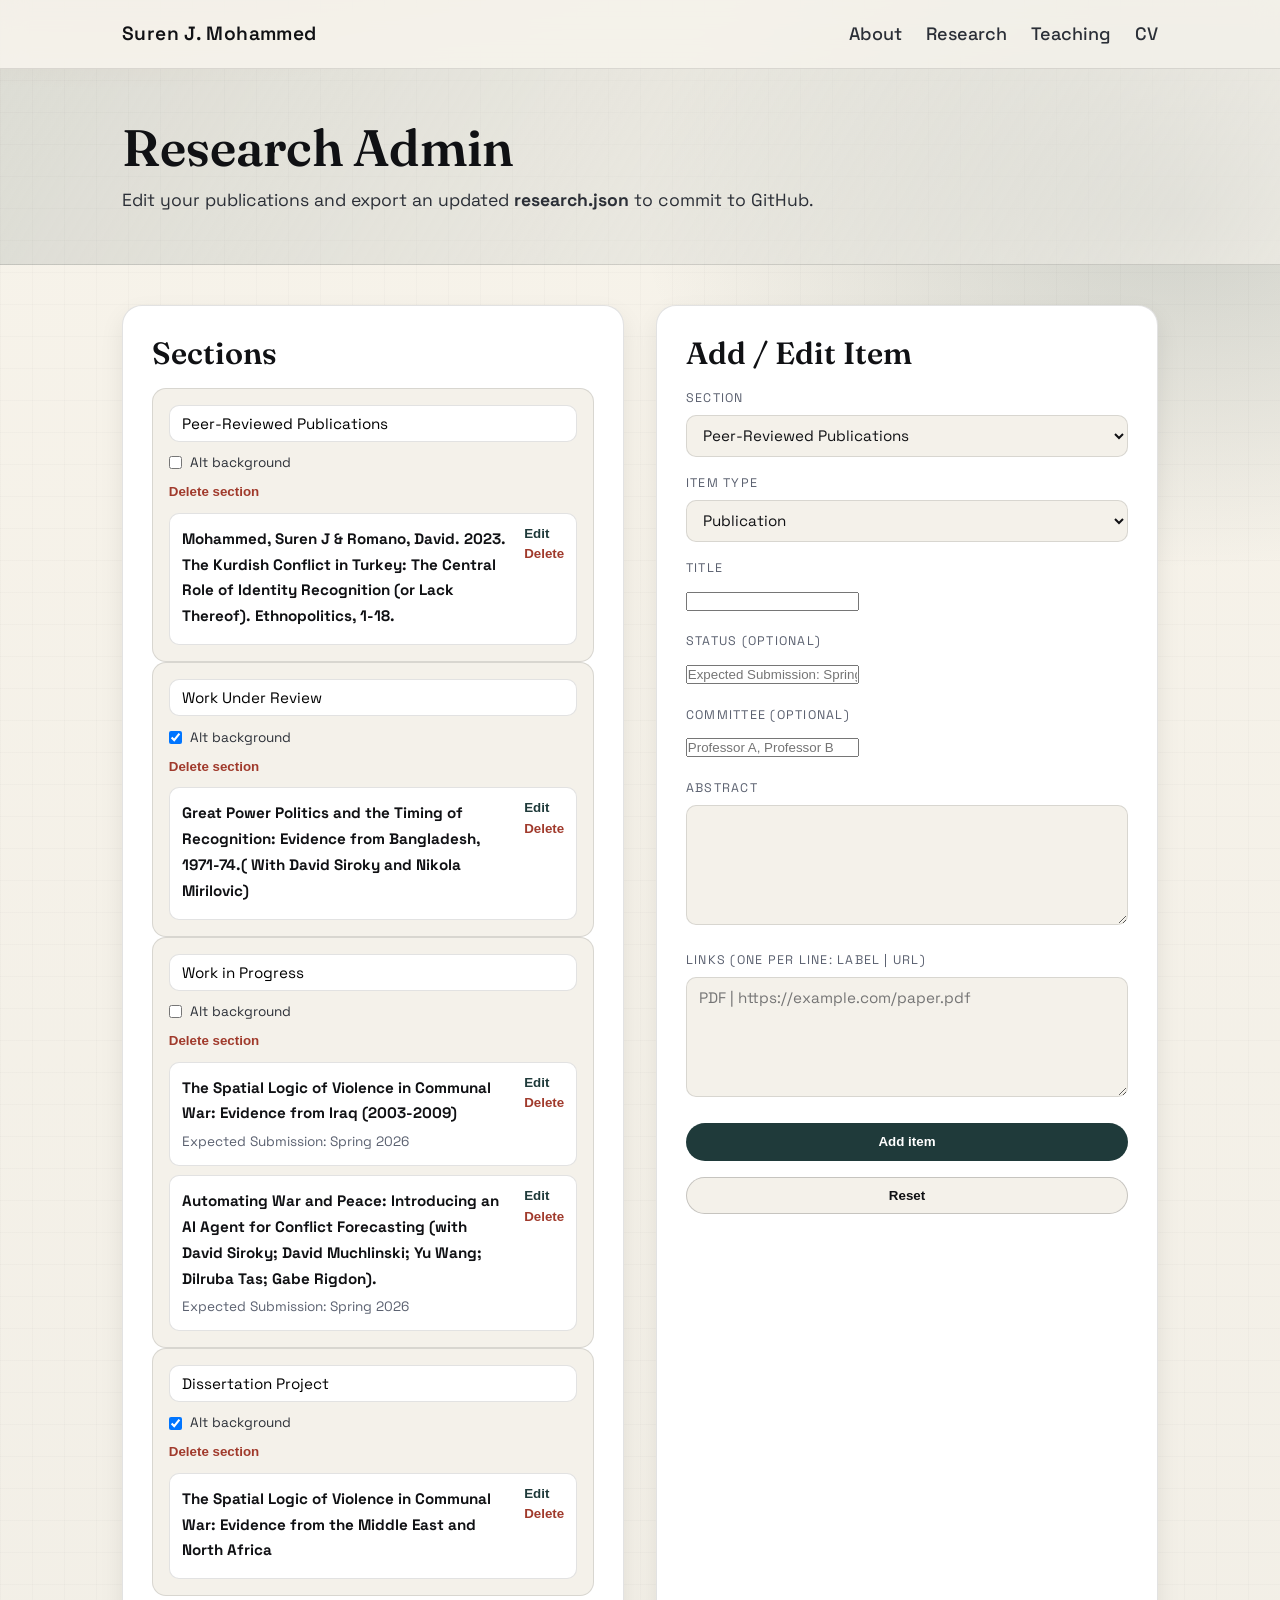
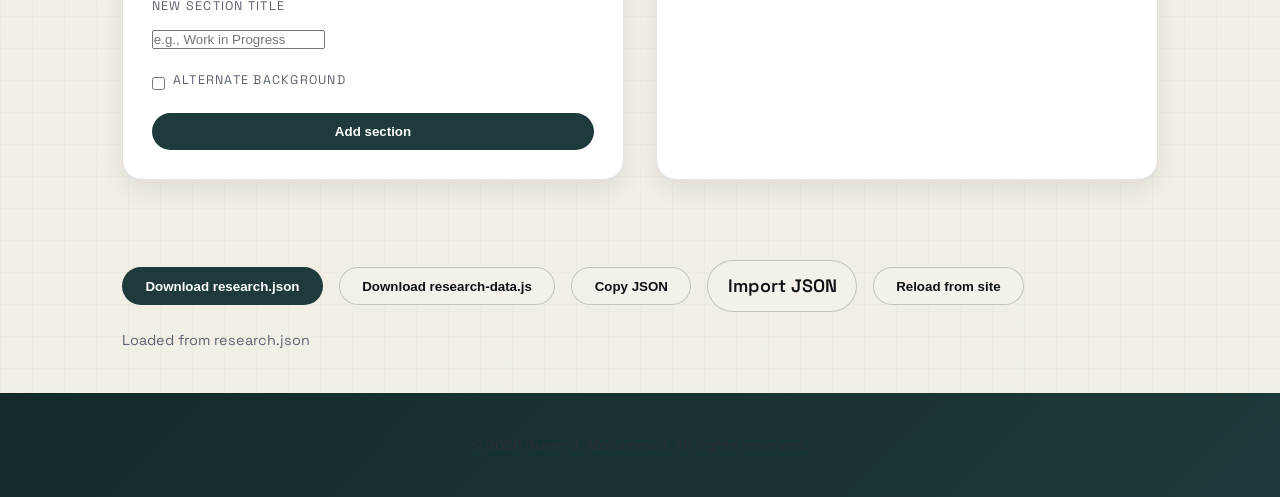
==== admin.html @ 03e320f3 "Add files via upload" ====
<!DOCTYPE html>
<html lang="en">
<head>
    <meta charset="UTF-8">
    <meta name="viewport" content="width=device-width, initial-scale=1.0">
    <meta name="description" content="Research editor for Suren J. Mohammed">
    <title>Research Admin | Suren J. Mohammed</title>
    <link rel="stylesheet" href="style.css">
    <link rel="preconnect" href="https://fonts.googleapis.com">
    <link rel="preconnect" href="https://fonts.gstatic.com" crossorigin>
    <link href="https://fonts.googleapis.com/css2?family=Fraunces:opsz,wght@9..144,400;9..144,600;9..144,700&family=Space+Grotesk:wght@300;400;500;600;700&display=swap" rel="stylesheet">
</head>
<body>
    <nav class="navbar">
        <div class="nav-container">
            <a href="index.html" class="nav-logo">Suren J. Mohammed</a>
            <ul class="nav-menu">
                <li><a href="index.html" class="nav-link">About</a></li>
                <li><a href="research.html" class="nav-link">Research</a></li>
                <li><a href="teaching.html" class="nav-link">Teaching</a></li>
                <li><a href="cv.html" class="nav-link">CV</a></li>
            </ul>
            <button class="nav-toggle" aria-label="Toggle navigation">
                <span></span>
                <span></span>
                <span></span>
            </button>
        </div>
    </nav>

    <main class="main-content">
        <section class="page-header">
            <div class="container">
                <h1>Research Admin</h1>
                <p class="page-intro">Edit your publications and export an updated <strong>research.json</strong> to commit to GitHub.</p>
            </div>
        </section>

        <section class="admin-section">
            <div class="container admin-grid">
                <div class="admin-panel">
                    <h2>Sections</h2>
                    <div id="sectionList" class="section-list"></div>
                    <form id="sectionForm" class="admin-form">
                        <div>
                            <label for="sectionTitle">New section title</label>
                            <input type="text" id="sectionTitle" name="sectionTitle" placeholder="e.g., Work in Progress" required>
                        </div>
                        <div class="checkbox-row">
                            <input type="checkbox" id="sectionAltBg" name="sectionAltBg">
                            <label for="sectionAltBg">Alternate background</label>
                        </div>
                        <button type="submit" class="admin-button">Add section</button>
                    </form>
                </div>

                <div class="admin-panel">
                    <h2>Add / Edit Item</h2>
                    <form id="itemForm" class="admin-form">
                        <input type="hidden" id="editSectionIndex" value="">
                        <input type="hidden" id="editItemIndex" value="">
                        <div>
                            <label for="itemSection">Section</label>
                            <select id="itemSection" name="itemSection" required></select>
                        </div>
                        <div>
                            <label for="itemType">Item type</label>
                            <select id="itemType" name="itemType">
                                <option value="publication">Publication</option>
                                <option value="dissertation">Dissertation</option>
                            </select>
                        </div>
                        <div>
                            <label for="itemTitle">Title</label>
                            <input type="text" id="itemTitle" name="itemTitle" required>
                        </div>
                        <div>
                            <label for="itemStatus">Status (optional)</label>
                            <input type="text" id="itemStatus" name="itemStatus" placeholder="Expected Submission: Spring 2026">
                        </div>
                        <div>
                            <label for="itemCommittee">Committee (optional)</label>
                            <input type="text" id="itemCommittee" name="itemCommittee" placeholder="Professor A, Professor B">
                        </div>
                        <div>
                            <label for="itemAbstract">Abstract</label>
                            <textarea id="itemAbstract" name="itemAbstract" required></textarea>
                        </div>
                        <div>
                            <label for="itemLinks">Links (one per line: Label | URL)</label>
                            <textarea id="itemLinks" name="itemLinks" placeholder="PDF | https://example.com/paper.pdf"></textarea>
                        </div>
                        <button type="submit" class="admin-button" id="saveItemButton">Add item</button>
                        <button type="button" class="admin-button ghost" id="resetItemButton">Reset</button>
                    </form>
                </div>
            </div>
        </section>

        <section class="admin-section">
            <div class="container admin-actions">
                <button class="admin-button" id="downloadJson">Download research.json</button>
                <button class="admin-button ghost" id="downloadJs">Download research-data.js</button>
                <button class="admin-button ghost" id="copyJson">Copy JSON</button>
                <label class="file-input">
                    <input type="file" id="importJson" accept="application/json">
                    <span>Import JSON</span>
                </label>
                <button class="admin-button ghost" id="reloadJson">Reload from site</button>
                <span id="adminStatus" class="admin-status"></span>
            </div>
        </section>
    </main>

    <footer class="footer">
        <div class="container">
            <p>&copy; 2026 Suren J. Mohammed. All rights reserved.</p>
        </div>
    </footer>

    <script src="admin.js"></script>
    <script>
        const navToggle = document.querySelector('.nav-toggle');
        const navMenu = document.querySelector('.nav-menu');

        navToggle.addEventListener('click', () => {
            navMenu.classList.toggle('active');
            navToggle.classList.toggle('active');
        });
    </script>
</body>
</html>
---- style.css ----
/* ========================================
   CSS Variables & Reset
   ======================================== */
:root {
    --color-ink: #101114;
    --color-ink-soft: #2b2f37;
    --color-ink-muted: #5b6170;
    --color-brand: #1f3a3a;
    --color-accent: #b2592f;
    --color-accent-soft: rgba(178, 89, 47, 0.14);
    --color-surface: #f4f1ea;
    --color-surface-alt: #ffffff;
    --color-surface-raised: #fbf7ef;
    --color-border: rgba(16, 17, 20, 0.12);
    --color-border-strong: rgba(16, 17, 20, 0.2);
    --shadow-card: 0 18px 40px rgba(17, 19, 26, 0.12);
    --shadow-soft: 0 10px 24px rgba(17, 19, 26, 0.08);
    --radius-lg: 20px;
    --radius-md: 14px;
    --radius-sm: 10px;
    --font-sans: 'Space Grotesk', sans-serif;
    --font-display: 'Fraunces', serif;
    --max-width: 1100px;
    --transition: 0.3s ease;
}

*, *::before, *::after {
    box-sizing: border-box;
    margin: 0;
    padding: 0;
}

html {
    scroll-behavior: smooth;
}

body {
    font-family: var(--font-sans);
    font-size: 18px;
    line-height: 1.7;
    color: var(--color-ink);
    background:
        radial-gradient(1200px 500px at 8% -10%, rgba(178, 89, 47, 0.24), transparent 60%),
        radial-gradient(900px 600px at 92% 10%, rgba(31, 58, 58, 0.18), transparent 60%),
        repeating-linear-gradient(90deg, rgba(17, 19, 26, 0.02) 0 1px, transparent 1px 32px),
        repeating-linear-gradient(0deg, rgba(17, 19, 26, 0.02) 0 1px, transparent 1px 32px),
        linear-gradient(180deg, #f7f3ea 0%, #f1eee6 100%);
    min-height: 100vh;
}

img {
    max-width: 100%;
    display: block;
}

/* ========================================
   Typography
   ======================================== */
h1, h2, h3, h4, h5, h6 {
    font-family: var(--font-display);
    font-weight: 600;
    line-height: 1.2;
    color: var(--color-ink);
}

h1 {
    font-size: clamp(2.4rem, 4vw, 3.6rem);
    margin-bottom: 0.5rem;
}

h2 {
    font-size: clamp(1.6rem, 2.4vw, 2.2rem);
    margin-bottom: 1rem;
}

h3 {
    font-size: 1.25rem;
    margin-bottom: 0.5rem;
}

p {
    margin-bottom: 1rem;
    color: var(--color-ink-soft);
}

a {
    color: var(--color-brand);
    text-decoration: none;
    transition: color var(--transition);
}

a:hover {
    color: var(--color-accent);
}

/* ========================================
   Layout
   ======================================== */
.container {
    max-width: var(--max-width);
    margin: 0 auto;
    padding: 0 2rem;
}

.main-content {
    min-height: calc(100vh - 160px);
}

/* ========================================
   Navigation
   ======================================== */
.navbar {
    background-color: rgba(244, 241, 234, 0.86);
    border-bottom: 1px solid var(--color-border);
    position: sticky;
    top: 0;
    z-index: 1000;
    backdrop-filter: blur(12px);
}

.nav-container {
    max-width: var(--max-width);
    margin: 0 auto;
    padding: 1.1rem 2rem;
    display: flex;
    justify-content: space-between;
    align-items: center;
}

.nav-logo {
    font-size: 1.2rem;
    font-weight: 600;
    color: var(--color-ink);
    letter-spacing: 0.02em;
}

.nav-logo:hover {
    color: var(--color-brand);
}

.nav-menu {
    display: flex;
    list-style: none;
    gap: 1.5rem;
}

.nav-link {
    font-weight: 500;
    color: var(--color-ink-soft);
    padding: 0.35rem 0;
    position: relative;
}

.nav-link::after {
    content: '';
    position: absolute;
    bottom: 0;
    left: 0;
    width: 0;
    height: 2px;
    background-color: var(--color-brand);
    transition: width var(--transition);
}

.nav-link:hover::after,
.nav-link.active::after {
    width: 100%;
}

.nav-link.active {
    color: var(--color-ink);
}

.nav-toggle {
    display: none;
    flex-direction: column;
    gap: 5px;
    background: none;
    border: none;
    cursor: pointer;
    padding: 5px;
}

.nav-toggle span {
    width: 25px;
    height: 2px;
    background-color: var(--color-ink);
    transition: var(--transition);
}

/* ========================================
   Hero Section
   ======================================== */
.hero {
    padding: 5rem 0 3rem;
}

.hero-container {
    max-width: var(--max-width);
    margin: 0 auto;
    padding: 0 2rem;
    display: grid;
    grid-template-columns: repeat(2, minmax(0, 1fr));
    gap: 2rem;
    align-items: stretch;
}

.hero-box {
    padding: 2.5rem;
    background: var(--color-surface-alt);
    border: 1px solid var(--color-border);
    border-radius: var(--radius-lg);
    box-shadow: var(--shadow-card);
    display: flex;
    flex-direction: column;
    gap: 1rem;
    justify-content: center;
    min-height: 100%;
}

.info-box {
    align-items: flex-start;
}

.info-box .contact-links {
    flex-direction: column;
    align-items: stretch;
}

.info-box .contact-item {
    width: 100%;
    justify-content: flex-start;
}

.profile-box {
    text-align: center;
    align-items: center;
}

.profile-box h1 {
    margin-top: 1rem;
}

.profile-box .lead {
    margin-bottom: 0;
}

.email-link {
    font-size: 0.95rem;
    font-weight: 500;
    color: var(--color-ink-soft);
    margin-top: 0.35rem;
}

.email-link:hover {
    color: var(--color-brand);
}

.welcome-box {
    align-items: flex-start;
}

.eyebrow {
    font-size: 0.75rem;
    letter-spacing: 0.2em;
    text-transform: uppercase;
    color: var(--color-ink-muted);
}

.eyebrow strong {
    font-weight: 700;
    color: var(--color-ink);
}

.lead {
    font-size: 1.1rem;
    font-weight: 500;
    color: var(--color-ink);
}

.affiliation {
    color: var(--color-ink-muted);
    margin-bottom: 0.8rem;
}

.cta-row {
    display: flex;
    flex-wrap: wrap;
    gap: 0.9rem;
    margin: 0.5rem 0 1.1rem;
}

.btn {
    display: inline-flex;
    align-items: center;
    justify-content: center;
    padding: 0.65rem 1.4rem;
    border-radius: 999px;
    font-weight: 600;
    border: 1px solid transparent;
    transition: transform var(--transition), box-shadow var(--transition), background-color var(--transition), color var(--transition);
}

.btn.primary {
    background-color: var(--color-brand);
    color: #ffffff;
    box-shadow: 0 12px 20px rgba(31, 58, 58, 0.25);
}

.btn.primary:hover {
    transform: translateY(-2px);
    background-color: #162f2f;
    color: #ffffff;
}

.btn.ghost {
    background-color: var(--color-surface);
    border-color: var(--color-border-strong);
    color: var(--color-ink);
}

.btn.ghost:hover {
    transform: translateY(-2px);
    border-color: var(--color-brand);
    color: var(--color-brand);
}

.contact-links {
    display: flex;
    flex-wrap: wrap;
    gap: 0.75rem;
}

.contact-item {
    display: inline-flex;
    align-items: center;
    gap: 0.5rem;
    color: var(--color-ink-soft);
    font-size: 0.95rem;
    padding: 0.5rem 0.9rem;
    background-color: var(--color-surface);
    border-radius: 999px;
    border: 1px solid var(--color-border);
    transition: transform var(--transition), border-color var(--transition), color var(--transition);
}

.contact-item:hover {
    border-color: var(--color-brand);
    color: var(--color-brand);
    transform: translateY(-1px);
}

.contact-item svg {
    flex-shrink: 0;
}

.hero-visual {
    display: flex;
    flex-direction: column;
    gap: 1.3rem;
}

.profile-card {
    padding: 1rem;
    width: 100%;
    max-width: 300px;
    margin: 0 auto;
    background: linear-gradient(155deg, rgba(31, 58, 58, 0.14), rgba(178, 89, 47, 0.08));
    border-radius: var(--radius-lg);
    border: 1px solid var(--color-border);
    box-shadow: var(--shadow-soft);
}

.profile-photo {
    width: 100%;
    aspect-ratio: 3 / 4;
    object-fit: cover;
    object-position: center top;
    border-radius: var(--radius-md);
}

.profile-caption {
    margin-top: 0.75rem;
    font-size: 0.7rem;
    letter-spacing: 0.2em;
    text-transform: uppercase;
    color: var(--color-ink-muted);
}

.focus-grid {
    display: grid;
    gap: 1rem;
}

.focus-card {
    padding: 1rem;
    background: var(--color-surface);
    border-radius: var(--radius-md);
    border: 1px solid var(--color-border);
}

.focus-card h3 {
    font-family: var(--font-sans);
    font-size: 0.85rem;
    text-transform: uppercase;
    letter-spacing: 0.16em;
    color: var(--color-ink-muted);
    margin-bottom: 0.75rem;
}

.tag-list {
    list-style: none;
    display: flex;
    flex-wrap: wrap;
    gap: 0.5rem;
}

.tag-list li {
    padding: 0.35rem 0.75rem;
    border-radius: 999px;
    background: var(--color-accent-soft);
    border: 1px solid rgba(178, 89, 47, 0.2);
    font-size: 0.85rem;
    color: var(--color-ink);
}

.project-note {
    padding: 1rem 1.1rem;
    background: var(--color-surface-raised);
    border-radius: var(--radius-md);
    border: 1px solid var(--color-border);
}

.project-note span {
    display: block;
    font-size: 0.7rem;
    letter-spacing: 0.18em;
    text-transform: uppercase;
    color: var(--color-ink-muted);
    margin-bottom: 0.4rem;
}

.project-note p {
    margin-bottom: 0;
}

/* ========================================
   About Section
   ======================================== */
.about {
    padding: 3.5rem 0;
}

.about-grid {
    display: grid;
    grid-template-columns: minmax(0, 1.1fr) minmax(0, 0.9fr);
    gap: 2rem;
}

.about-card {
    color: var(--color-ink-soft);
    padding: 2.25rem;
    background: var(--color-surface-alt);
    border: 1px solid var(--color-border);
    border-radius: var(--radius-lg);
    box-shadow: var(--shadow-soft);
}

.about-card h2 {
    margin: 0 0 0.75rem 0;
}

.about-card p:last-child {
    margin-bottom: 0;
}

.about-panel {
    padding: 2rem;
    background: var(--color-surface);
    border: 1px solid var(--color-border);
    border-radius: var(--radius-lg);
    box-shadow: var(--shadow-soft);
}

.about-panel h3 {
    font-family: var(--font-sans);
    font-size: 0.85rem;
    letter-spacing: 0.18em;
    text-transform: uppercase;
    color: var(--color-ink-muted);
    margin-bottom: 1rem;
}

.meta-list {
    list-style: none;
    display: grid;
    gap: 0.85rem;
    margin-bottom: 1.5rem;
}

.meta-list li {
    display: grid;
    grid-template-columns: 90px 1fr;
    gap: 0.75rem;
    font-size: 0.95rem;
    color: var(--color-ink-soft);
}

.meta-list li span:first-child {
    font-weight: 600;
    text-transform: uppercase;
    letter-spacing: 0.08em;
    font-size: 0.68rem;
    color: var(--color-ink);
}

.panel-note {
    padding: 1rem;
    background: var(--color-surface-alt);
    border-radius: var(--radius-md);
    border: 1px solid var(--color-border);
}

.panel-note h4 {
    font-size: 1.1rem;
    margin-bottom: 0.5rem;
}

.panel-note p {
    margin-bottom: 0;
}

/* ========================================
   Explore Section
   ======================================== */
.explore {
    padding: 3.5rem 0 4.2rem;
}

.card-grid {
    display: grid;
    grid-template-columns: repeat(3, minmax(0, 1fr));
    gap: 1.5rem;
}

.feature-card {
    padding: 1.8rem;
    border-radius: var(--radius-lg);
    background: var(--color-surface-alt);
    border: 1px solid var(--color-border);
    box-shadow: var(--shadow-soft);
    display: flex;
    flex-direction: column;
    gap: 0.8rem;
    color: inherit;
    transition: transform var(--transition), box-shadow var(--transition), border-color var(--transition);
}

.feature-card:hover {
    transform: translateY(-4px);
    border-color: rgba(31, 58, 58, 0.4);
    box-shadow: var(--shadow-card);
}

.feature-kicker {
    font-size: 0.7rem;
    letter-spacing: 0.2em;
    text-transform: uppercase;
    color: var(--color-ink-muted);
}

.feature-card h3 {
    font-size: 1.35rem;
    margin-bottom: 0;
}

.feature-link {
    font-weight: 600;
    color: var(--color-brand);
}

/* ========================================
   Page Header
   ======================================== */
.page-header {
    padding: 3rem 0 2rem;
    background: linear-gradient(120deg, rgba(31, 58, 58, 0.12), rgba(244, 241, 234, 0.6));
    border-bottom: 1px solid var(--color-border);
}

.page-header h1 {
    margin-bottom: 0.5rem;
}

.page-intro {
    font-size: 1.1rem;
    color: var(--color-ink-soft);
    max-width: 800px;
}

.download-btn {
    display: inline-flex;
    align-items: center;
    gap: 0.5rem;
    margin-top: 1rem;
    padding: 0.65rem 1.5rem;
    background-color: var(--color-brand);
    color: #ffffff;
    border-radius: 999px;
    font-weight: 600;
    transition: transform var(--transition), background-color var(--transition);
}

.download-btn:hover {
    background-color: #162f2f;
    color: #ffffff;
    transform: translateY(-2px);
}

/* ========================================
   Research Section
   ======================================== */
.research-section {
    padding: 2.5rem 0;
}

.research-section.alt-bg {
    background-color: rgba(255, 255, 255, 0.6);
}

.publication {
    margin-bottom: 2rem;
    padding: 1.6rem;
    border: 1px solid var(--color-border);
    border-radius: var(--radius-md);
    background: var(--color-surface-alt);
    box-shadow: var(--shadow-soft);
}

.publication:last-child {
    margin-bottom: 0;
}

.pub-journal {
    color: var(--color-ink-muted);
    margin-bottom: 0.9rem;
}

.pub-status {
    display: inline-block;
    padding: 0.25rem 0.75rem;
    background-color: var(--color-brand);
    color: #ffffff;
    font-size: 0.8rem;
    border-radius: 999px;
    margin-bottom: 0.75rem;
}

.pub-abstract {
    font-size: 1rem;
    color: var(--color-ink-soft);
    line-height: 1.6;
}

.pub-links {
    margin-top: 1rem;
    display: flex;
    gap: 1rem;
    flex-wrap: wrap;
}

.pub-link {
    display: inline-block;
    padding: 0.5rem 1rem;
    border: 1px solid var(--color-brand);
    border-radius: 999px;
    font-size: 0.9rem;
    font-weight: 600;
    transition: var(--transition);
}

.pub-link:hover {
    background-color: var(--color-brand);
    color: #ffffff;
}

.dissertation-info {
    padding: 1.5rem;
    background-color: var(--color-surface);
    border-radius: var(--radius-md);
    border: 1px solid var(--color-border);
}

.dissertation-info h3 {
    font-size: 1.3rem;
    margin-bottom: 0.5rem;
}

.committee {
    color: var(--color-ink-muted);
    margin-bottom: 1.5rem;
}

.diss-abstract {
    color: var(--color-ink-soft);
    line-height: 1.6;
}

/* ========================================
   CV Section
   ======================================== */
.cv-section {
    padding: 3rem 0;
}

.cv-section.alt-bg {
    background-color: rgba(255, 255, 255, 0.6);
}

.cv-item {
    margin-bottom: 1.5rem;
    padding: 1.4rem;
    border: 1px solid var(--color-border);
    border-radius: var(--radius-md);
    background: var(--color-surface-alt);
    box-shadow: var(--shadow-soft);
}

.cv-item:last-child {
    margin-bottom: 0;
}

.cv-header {
    display: flex;
    justify-content: space-between;
    align-items: flex-start;
    flex-wrap: wrap;
    gap: 0.5rem;
    margin-bottom: 0.25rem;
}

.cv-header h3 {
    margin-bottom: 0;
}

.cv-date {
    color: var(--color-ink-muted);
    font-size: 0.9rem;
    white-space: nowrap;
}

.cv-institution {
    color: var(--color-brand);
    font-weight: 600;
    margin-bottom: 0.25rem;
}

.cv-details {
    color: var(--color-ink-muted);
    font-size: 0.95rem;
}

.cv-bullets {
    margin-top: 0.75rem;
    padding-left: 1.25rem;
}

.cv-bullets li {
    margin-bottom: 0.5rem;
    color: var(--color-ink-soft);
    font-size: 0.95rem;
}

/* Skills Grid */
.skills-grid {
    display: grid;
    grid-template-columns: repeat(auto-fill, minmax(280px, 1fr));
    gap: 1.5rem;
}

.skill-category {
    padding: 1.25rem;
    background-color: var(--color-surface-alt);
    border-radius: var(--radius-md);
    border: 1px solid var(--color-border);
    box-shadow: var(--shadow-soft);
}

.skill-category h3 {
    font-size: 1rem;
    margin-bottom: 0.5rem;
    color: var(--color-ink);
}

.skill-category p {
    font-size: 0.95rem;
    color: var(--color-ink-soft);
    margin-bottom: 0;
}

/* ========================================
   Footer
   ======================================== */
.footer {
    padding: 2.5rem 0;
    background: linear-gradient(135deg, #122a2a, #1f3a3a);
    color: rgba(255, 255, 255, 0.8);
    text-align: center;
}

.footer p {
    margin-bottom: 0;
    font-size: 0.9rem;
}

/* ========================================
   Admin Page
   ======================================== */
.admin-section {
    padding: 2.5rem 0;
}

.admin-grid {
    display: grid;
    grid-template-columns: repeat(auto-fit, minmax(280px, 1fr));
    gap: 2rem;
}

.admin-panel {
    padding: 1.8rem;
    background: var(--color-surface-alt);
    border: 1px solid var(--color-border);
    border-radius: var(--radius-lg);
    box-shadow: var(--shadow-soft);
}

.admin-panel h2 {
    margin-bottom: 1rem;
}

.admin-form {
    display: grid;
    gap: 1rem;
}

.admin-form label {
    display: block;
    font-size: 0.78rem;
    letter-spacing: 0.1em;
    text-transform: uppercase;
    color: var(--color-ink-muted);
    margin-bottom: 0.35rem;
}

.admin-form input[type=\"text\"],
.admin-form input[type=\"email\"],
.admin-form textarea,
.admin-form select {
    width: 100%;
    padding: 0.6rem 0.75rem;
    border-radius: var(--radius-sm);
    border: 1px solid var(--color-border);
    font-family: var(--font-sans);
    font-size: 0.95rem;
    background: var(--color-surface);
    color: var(--color-ink);
}

.admin-form textarea {
    min-height: 120px;
    resize: vertical;
}

.admin-button {
    padding: 0.65rem 1.4rem;
    border-radius: 999px;
    font-weight: 600;
    border: 1px solid transparent;
    background-color: var(--color-brand);
    color: #ffffff;
    cursor: pointer;
    transition: transform var(--transition), background-color var(--transition), color var(--transition);
}

.admin-button:hover {
    background-color: #162f2f;
    transform: translateY(-1px);
}

.admin-button.ghost {
    background-color: var(--color-surface);
    border-color: var(--color-border-strong);
    color: var(--color-ink);
}

.admin-button.ghost:hover {
    color: var(--color-brand);
    border-color: var(--color-brand);
    background-color: var(--color-surface);
}

.section-card {
    padding: 1rem;
    border-radius: var(--radius-md);
    border: 1px solid var(--color-border);
    background: var(--color-surface);
    display: grid;
    gap: 0.85rem;
}

.section-header {
    display: grid;
    gap: 0.6rem;
}

.section-title-input {
    padding: 0.5rem 0.75rem;
    border-radius: var(--radius-sm);
    border: 1px solid var(--color-border);
    font-family: var(--font-sans);
    font-size: 0.95rem;
    background: #ffffff;
}

.checkbox-row {
    display: flex;
    align-items: center;
    gap: 0.5rem;
    font-size: 0.85rem;
    color: var(--color-ink-soft);
}

.item-list {
    display: grid;
    gap: 0.6rem;
}

.item-card {
    display: flex;
    justify-content: space-between;
    gap: 1rem;
    padding: 0.75rem;
    border-radius: var(--radius-sm);
    border: 1px solid var(--color-border);
    background: #ffffff;
}

.item-card strong {
    display: block;
    font-size: 0.95rem;
    margin-bottom: 0.2rem;
}

.item-meta {
    margin: 0;
    font-size: 0.85rem;
    color: var(--color-ink-muted);
}

.item-actions {
    display: flex;
    flex-direction: column;
    gap: 0.35rem;
}

.item-empty {
    margin: 0;
    color: var(--color-ink-muted);
}

.admin-link {
    background: none;
    border: none;
    color: var(--color-brand);
    cursor: pointer;
    font-weight: 600;
    padding: 0;
    text-align: left;
}

.admin-link.danger {
    color: #a03a2c;
}

.admin-actions {
    display: flex;
    flex-wrap: wrap;
    gap: 1rem;
    align-items: center;
}

.file-input {
    display: inline-flex;
    align-items: center;
    padding: 0.6rem 1.2rem;
    border-radius: 999px;
    border: 1px solid var(--color-border-strong);
    background: var(--color-surface);
    font-weight: 600;
    cursor: pointer;
    color: var(--color-ink);
}

.file-input input {
    display: none;
}

.admin-status {
    font-size: 0.9rem;
    color: var(--color-ink-muted);
}

/* ========================================
   Animations
   ======================================== */
.reveal {
    opacity: 0;
    transform: translateY(16px);
    animation: fade-up 0.8s ease forwards;
}

.delay-1 {
    animation-delay: 0.1s;
}

.delay-2 {
    animation-delay: 0.2s;
}

.delay-3 {
    animation-delay: 0.3s;
}

@keyframes fade-up {
    to {
        opacity: 1;
        transform: translateY(0);
    }
}

@media (prefers-reduced-motion: reduce) {
    .reveal {
        animation: none;
        opacity: 1;
        transform: none;
    }
}

/* ========================================
   Responsive Design
   ======================================== */
@media (max-width: 980px) {
    .hero-container {
        grid-template-columns: 1fr;
    }

    .about-grid {
        grid-template-columns: 1fr;
    }

    .card-grid {
        grid-template-columns: repeat(2, minmax(0, 1fr));
    }
}

@media (max-width: 820px) {
    .nav-menu {
        position: absolute;
        top: 100%;
        left: 0;
        right: 0;
        background-color: rgba(255, 255, 255, 0.97);
        flex-direction: column;
        padding: 1rem 2rem;
        gap: 0;
        border-bottom: 1px solid var(--color-border);
        display: none;
    }

    .nav-menu.active {
        display: flex;
    }

    .nav-link {
        padding: 0.75rem 0;
        border-bottom: 1px solid var(--color-border);
    }

    .nav-link:last-child {
        border-bottom: none;
    }

    .nav-toggle {
        display: flex;
    }

    .nav-toggle.active span:nth-child(1) {
        transform: rotate(45deg) translate(5px, 5px);
    }

    .nav-toggle.active span:nth-child(2) {
        opacity: 0;
    }

    .nav-toggle.active span:nth-child(3) {
        transform: rotate(-45deg) translate(5px, -5px);
    }
}

@media (max-width: 720px) {
    .hero {
        padding: 3.5rem 0 2.5rem;
    }

    .hero-container {
        padding: 2.2rem;
    }

    .contact-links {
        justify-content: center;
    }

    .card-grid {
        grid-template-columns: 1fr;
    }

    .cv-header {
        flex-direction: column;
    }

    .item-card {
        flex-direction: column;
    }
}

@media (max-width: 560px) {
    .container {
        padding: 0 1.25rem;
    }

    .nav-container {
        padding: 1rem 1.25rem;
    }

    .hero-container {
        padding: 1.8rem;
    }

    .profile-caption {
        letter-spacing: 0.12em;
    }

    .contact-links {
        flex-direction: column;
        align-items: stretch;
    }

    .contact-item {
        justify-content: center;
    }
}
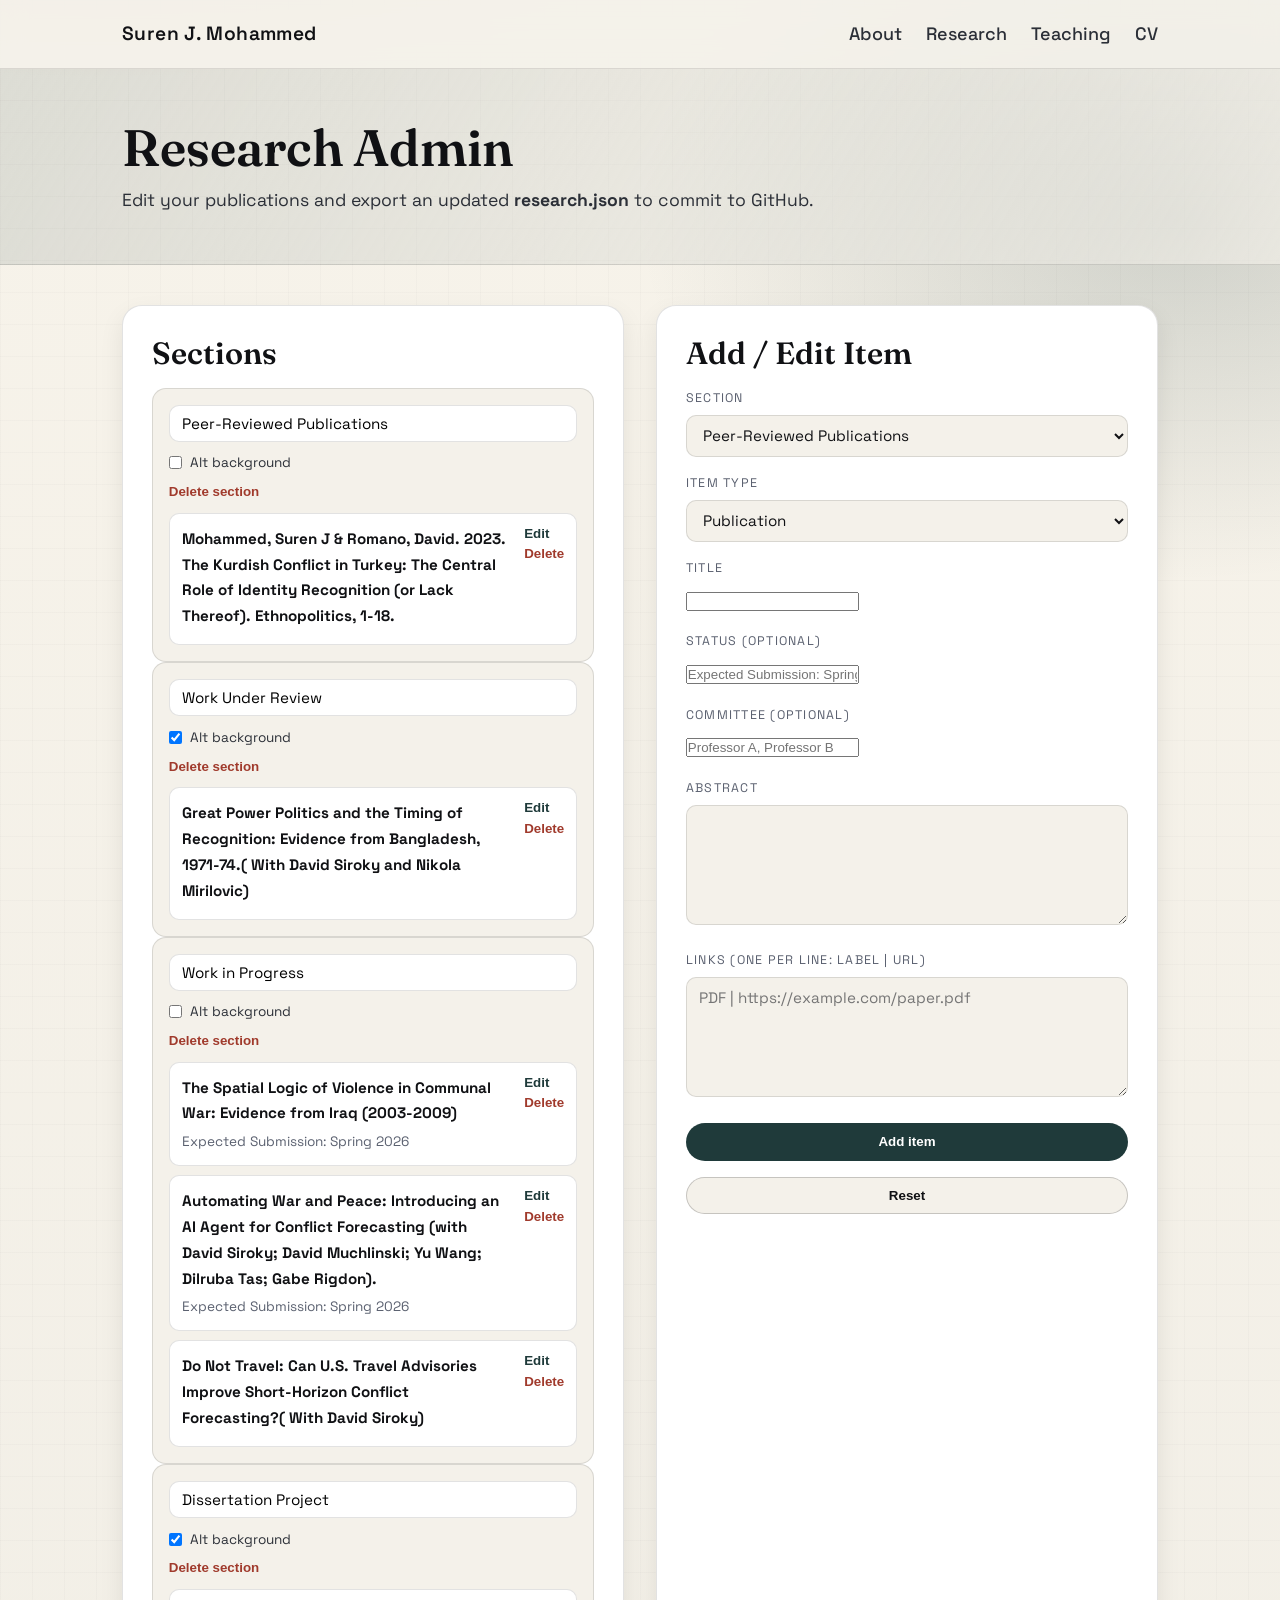
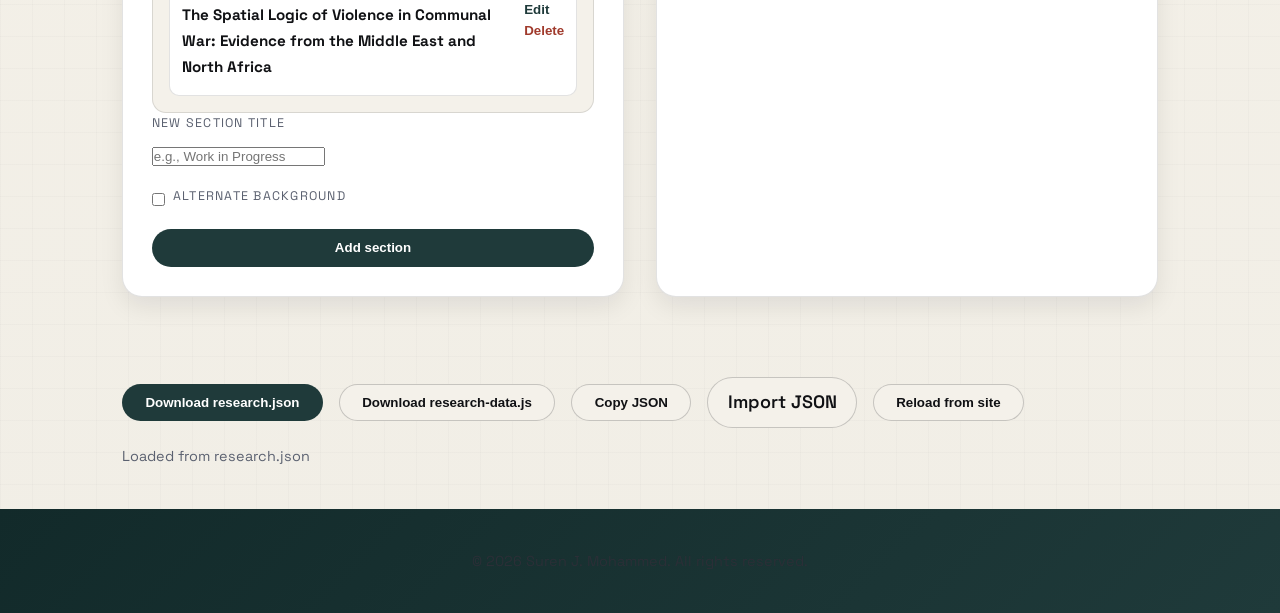
==== commit 9c9f4ec8: "Add files via upload" ====
--- a/admin.html
+++ b/admin.html
@@ -8,7 +8,7 @@
     <link rel="stylesheet" href="style.css">
     <link rel="preconnect" href="https://fonts.googleapis.com">
     <link rel="preconnect" href="https://fonts.gstatic.com" crossorigin>
-    <link href="https://fonts.googleapis.com/css2?family=Fraunces:opsz,wght@9..144,400;9..144,600;9..144,700&family=Space+Grotesk:wght@300;400;500;600;700&display=swap" rel="stylesheet">
+    <link href="https://fonts.googleapis.com/css2?family=Fraunces:opsz,wght@9..144,400;9..144,600;9..144,700&amp;family=Space+Grotesk:wght@300;400;500;600;700&amp;display=swap" rel="stylesheet">
 </head>
 <body>
     <nav class="navbar">
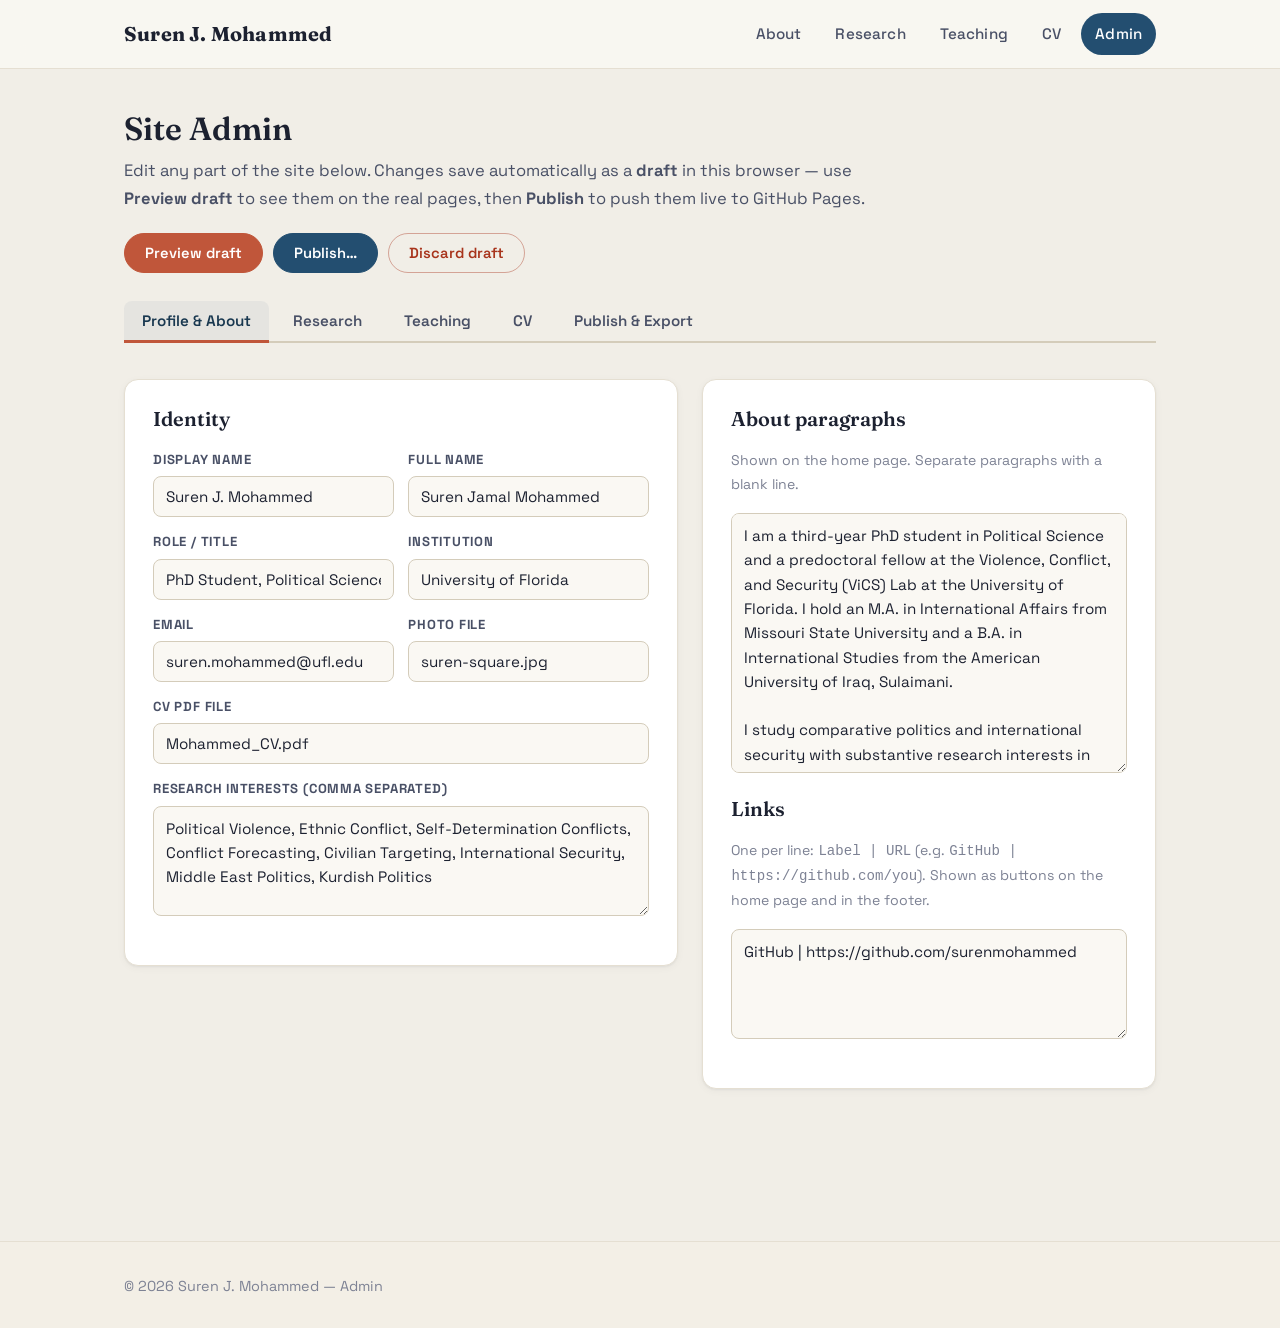
==== commit 4770184b: "Redesign site and add full content admin editor - New design system in style.css; all pages share on" ====
--- a/admin.html
+++ b/admin.html
@@ -3,14 +3,16 @@
 <head>
     <meta charset="UTF-8">
     <meta name="viewport" content="width=device-width, initial-scale=1.0">
-    <meta name="description" content="Research editor for Suren J. Mohammed">
-    <title>Research Admin | Suren J. Mohammed</title>
+    <meta name="robots" content="noindex, nofollow">
+    <meta name="description" content="Content editor for surenmohammed.github.io">
+    <title>Site Admin | Suren J. Mohammed</title>
+    <link rel="icon" href="favicon.svg" type="image/svg+xml">
     <link rel="stylesheet" href="style.css">
     <link rel="preconnect" href="https://fonts.googleapis.com">
     <link rel="preconnect" href="https://fonts.gstatic.com" crossorigin>
     <link href="https://fonts.googleapis.com/css2?family=Fraunces:opsz,wght@9..144,400;9..144,600;9..144,700&amp;family=Space+Grotesk:wght@300;400;500;600;700&amp;display=swap" rel="stylesheet">
 </head>
-<body>
+<body class="admin-body">
     <nav class="navbar">
         <div class="nav-container">
             <a href="index.html" class="nav-logo">Suren J. Mohammed</a>
@@ -19,8 +21,9 @@
                 <li><a href="research.html" class="nav-link">Research</a></li>
                 <li><a href="teaching.html" class="nav-link">Teaching</a></li>
                 <li><a href="cv.html" class="nav-link">CV</a></li>
+                <li><a href="admin.html" class="nav-link active">Admin</a></li>
             </ul>
-            <button class="nav-toggle" aria-label="Toggle navigation">
+            <button class="nav-toggle" aria-label="Toggle navigation" aria-expanded="false">
                 <span></span>
                 <span></span>
                 <span></span>
@@ -28,105 +31,245 @@
         </div>
     </nav>
 
-    <main class="main-content">
-        <section class="page-header">
-            <div class="container">
-                <h1>Research Admin</h1>
-                <p class="page-intro">Edit your publications and export an updated <strong>research.json</strong> to commit to GitHub.</p>
+    <header class="admin-header">
+        <div class="container">
+            <h1>Site Admin</h1>
+            <p class="page-intro">Edit any part of the site below. Changes save automatically as a <strong>draft</strong> in this browser — use <strong>Preview draft</strong> to see them on the real pages, then <strong>Publish</strong> to push them live to GitHub Pages.</p>
+            <div class="admin-toolbar">
+                <button class="admin-button highlight" id="previewButton">Preview draft</button>
+                <button class="admin-button" id="goPublish">Publish…</button>
+                <button class="admin-button danger" id="discardButton">Discard draft</button>
+                <span id="adminStatus" class="admin-status" role="status"></span>
             </div>
-        </section>
-
-        <section class="admin-section">
-            <div class="container admin-grid">
+            <div class="admin-tabs" role="tablist">
+                <button class="admin-tab active" data-tab="profile">Profile &amp; About</button>
+                <button class="admin-tab" data-tab="research">Research</button>
+                <button class="admin-tab" data-tab="teaching">Teaching</button>
+                <button class="admin-tab" data-tab="cv">CV</button>
+                <button class="admin-tab" data-tab="publish">Publish &amp; Export</button>
+            </div>
+        </div>
+    </header>
+
+    <main class="admin-panel-wrap">
+        <div class="container">
+
+            <!-- ============ Profile tab ============ -->
+            <section class="tab-panel active" id="tab-profile">
+                <div class="admin-grid">
+                    <div class="admin-panel">
+                        <h2>Identity</h2>
+                        <div class="field-row">
+                            <div class="field">
+                                <label for="pfName">Display name</label>
+                                <input type="text" id="pfName" data-path="profile.name">
+                            </div>
+                            <div class="field">
+                                <label for="pfFullName">Full name</label>
+                                <input type="text" id="pfFullName" data-path="profile.fullName">
+                            </div>
+                        </div>
+                        <div class="field-row">
+                            <div class="field">
+                                <label for="pfRole">Role / title</label>
+                                <input type="text" id="pfRole" data-path="profile.role">
+                            </div>
+                            <div class="field">
+                                <label for="pfInstitution">Institution</label>
+                                <input type="text" id="pfInstitution" data-path="profile.institution">
+                            </div>
+                        </div>
+                        <div class="field-row">
+                            <div class="field">
+                                <label for="pfEmail">Email</label>
+                                <input type="email" id="pfEmail" data-path="profile.email">
+                            </div>
+                            <div class="field">
+                                <label for="pfPhoto">Photo file</label>
+                                <input type="text" id="pfPhoto" data-path="profile.photo">
+                            </div>
+                        </div>
+                        <div class="field">
+                            <label for="pfCvFile">CV PDF file</label>
+                            <input type="text" id="pfCvFile" data-path="profile.cvFile">
+                        </div>
+                        <div class="field">
+                            <label for="pfInterests">Research interests (comma separated)</label>
+                            <textarea id="pfInterests" data-list="profile.interests" data-sep=","></textarea>
+                        </div>
+                    </div>
+                    <div class="admin-panel">
+                        <h2>About paragraphs</h2>
+                        <p class="admin-hint">Shown on the home page. Separate paragraphs with a blank line.</p>
+                        <div class="field">
+                            <textarea id="pfBio" data-list="profile.bio" data-sep="paragraph" style="min-height: 260px;"></textarea>
+                        </div>
+                        <h2>Links</h2>
+                        <p class="admin-hint">One per line: <code>Label | URL</code> (e.g. <code>GitHub | https://github.com/you</code>). Shown as buttons on the home page and in the footer.</p>
+                        <div class="field">
+                            <textarea id="pfLinks"></textarea>
+                        </div>
+                    </div>
+                </div>
+            </section>
+
+            <!-- ============ Research tab ============ -->
+            <section class="tab-panel" id="tab-research">
+                <div class="admin-grid">
+                    <div class="admin-panel">
+                        <h2>Sections &amp; items</h2>
+                        <p class="admin-hint">Rename sections inline, use ↑ ↓ to reorder, and click <strong>Visible / Hidden</strong> to keep a section or paper off the live site without deleting it.</p>
+                        <div id="sectionList"></div>
+                        <form id="sectionForm" class="admin-form">
+                            <div>
+                                <label for="sectionTitle">New section title</label>
+                                <input type="text" id="sectionTitle" placeholder="e.g., Work in Progress" required>
+                            </div>
+                            <button type="submit" class="admin-button ghost">Add section</button>
+                        </form>
+                    </div>
+                    <div class="admin-panel">
+                        <h2 id="itemFormTitle">Add item</h2>
+                        <form id="itemForm" class="admin-form">
+                            <input type="hidden" id="editSectionIndex" value="">
+                            <input type="hidden" id="editItemIndex" value="">
+                            <div>
+                                <label for="itemSection">Section</label>
+                                <select id="itemSection" required></select>
+                            </div>
+                            <div>
+                                <label for="itemType">Item type</label>
+                                <select id="itemType">
+                                    <option value="publication">Publication / paper</option>
+                                    <option value="dissertation">Dissertation</option>
+                                </select>
+                            </div>
+                            <div>
+                                <label for="itemTitle">Title / citation</label>
+                                <textarea id="itemTitle" style="min-height: 70px;" required></textarea>
+                            </div>
+                            <div>
+                                <label for="itemStatus">Status (optional)</label>
+                                <input type="text" id="itemStatus" placeholder="Expected Submission: Spring 2026">
+                            </div>
+                            <div>
+                                <label for="itemCommittee">Committee (optional)</label>
+                                <input type="text" id="itemCommittee" placeholder="Professor A (Chair), Professor B">
+                            </div>
+                            <div>
+                                <label for="itemAbstract">Abstract</label>
+                                <textarea id="itemAbstract"></textarea>
+                            </div>
+                            <div>
+                                <label for="itemLinks">Links (one per line: Label | URL)</label>
+                                <textarea id="itemLinks" placeholder="PDF | https://example.com/paper.pdf" style="min-height: 70px;"></textarea>
+                            </div>
+                            <div class="admin-actions">
+                                <button type="submit" class="admin-button" id="saveItemButton">Add item</button>
+                                <button type="button" class="admin-button ghost" id="resetItemButton">Clear form</button>
+                            </div>
+                        </form>
+                    </div>
+                </div>
+            </section>
+
+            <!-- ============ Teaching tab ============ -->
+            <section class="tab-panel" id="tab-teaching">
                 <div class="admin-panel">
-                    <h2>Sections</h2>
-                    <div id="sectionList" class="section-list"></div>
-                    <form id="sectionForm" class="admin-form">
-                        <div>
-                            <label for="sectionTitle">New section title</label>
-                            <input type="text" id="sectionTitle" name="sectionTitle" placeholder="e.g., Work in Progress" required>
-                        </div>
-                        <div class="checkbox-row">
-                            <input type="checkbox" id="sectionAltBg" name="sectionAltBg">
-                            <label for="sectionAltBg">Alternate background</label>
-                        </div>
-                        <button type="submit" class="admin-button">Add section</button>
-                    </form>
-                </div>
-
+                    <h2>Intro paragraph</h2>
+                    <div class="field">
+                        <textarea id="teachingIntro" data-path="teaching.intro"></textarea>
+                    </div>
+                </div>
                 <div class="admin-panel">
-                    <h2>Add / Edit Item</h2>
-                    <form id="itemForm" class="admin-form">
-                        <input type="hidden" id="editSectionIndex" value="">
-                        <input type="hidden" id="editItemIndex" value="">
-                        <div>
-                            <label for="itemSection">Section</label>
-                            <select id="itemSection" name="itemSection" required></select>
-                        </div>
-                        <div>
-                            <label for="itemType">Item type</label>
-                            <select id="itemType" name="itemType">
-                                <option value="publication">Publication</option>
-                                <option value="dissertation">Dissertation</option>
-                            </select>
-                        </div>
-                        <div>
-                            <label for="itemTitle">Title</label>
-                            <input type="text" id="itemTitle" name="itemTitle" required>
-                        </div>
-                        <div>
-                            <label for="itemStatus">Status (optional)</label>
-                            <input type="text" id="itemStatus" name="itemStatus" placeholder="Expected Submission: Spring 2026">
-                        </div>
-                        <div>
-                            <label for="itemCommittee">Committee (optional)</label>
-                            <input type="text" id="itemCommittee" name="itemCommittee" placeholder="Professor A, Professor B">
-                        </div>
-                        <div>
-                            <label for="itemAbstract">Abstract</label>
-                            <textarea id="itemAbstract" name="itemAbstract" required></textarea>
-                        </div>
-                        <div>
-                            <label for="itemLinks">Links (one per line: Label | URL)</label>
-                            <textarea id="itemLinks" name="itemLinks" placeholder="PDF | https://example.com/paper.pdf"></textarea>
-                        </div>
-                        <button type="submit" class="admin-button" id="saveItemButton">Add item</button>
-                        <button type="button" class="admin-button ghost" id="resetItemButton">Reset</button>
-                    </form>
-                </div>
-            </div>
-        </section>
-
-        <section class="admin-section">
-            <div class="container admin-actions">
-                <button class="admin-button" id="downloadJson">Download research.json</button>
-                <button class="admin-button ghost" id="downloadJs">Download research-data.js</button>
-                <button class="admin-button ghost" id="copyJson">Copy JSON</button>
-                <label class="file-input">
-                    <input type="file" id="importJson" accept="application/json">
-                    <span>Import JSON</span>
-                </label>
-                <button class="admin-button ghost" id="reloadJson">Reload from site</button>
-                <span id="adminStatus" class="admin-status"></span>
-            </div>
-        </section>
+                    <h2>Positions / courses</h2>
+                    <p class="admin-hint">Each entry becomes a card on the Teaching page. “Courses” are shown as tags — one per line.</p>
+                    <div id="teachingList"></div>
+                    <button class="admin-button ghost" id="addTeaching">+ Add entry</button>
+                </div>
+            </section>
+
+            <!-- ============ CV tab ============ -->
+            <section class="tab-panel" id="tab-cv">
+                <div class="admin-panel">
+                    <h2>CV page visibility</h2>
+                    <p class="admin-hint">Take the whole CV offline at once. This removes the CV page from the site navigation and replaces the page with a short notice. Your CV content below is kept — it just won't be published while hidden.</p>
+                    <div class="admin-actions">
+                        <button class="admin-button" id="toggleCvHidden">Hide entire CV</button>
+                        <span id="cvVisibilityState" class="admin-status" role="status"></span>
+                    </div>
+                </div>
+                <div class="admin-panel" id="cvSectionsPanel">
+                    <h2>CV sections</h2>
+                    <p class="admin-hint">This edits the CV shown on the website. The downloadable PDF (<span id="cvFileName">Mohammed_CV.pdf</span>) is a separate file — replace it in the repository when you update your CV. Bullets: one per line.</p>
+                    <div id="cvList"></div>
+                    <button class="admin-button ghost" id="addCvSection">+ Add section</button>
+                </div>
+            </section>
+
+            <!-- ============ Publish tab ============ -->
+            <section class="tab-panel" id="tab-publish">
+                <div class="admin-grid">
+                    <div class="admin-panel">
+                        <h2>Publish to GitHub Pages</h2>
+                        <p class="admin-hint">Commits <code>site-data.js</code> straight to your repository — the live site updates a minute later. You need a GitHub <strong>fine-grained personal access token</strong> with <em>Contents: read &amp; write</em> permission for this repository (<a href="https://github.com/settings/personal-access-tokens/new" target="_blank" rel="noopener">create one here</a>).</p>
+                        <div class="field-row">
+                            <div class="field">
+                                <label for="ghOwner">Owner</label>
+                                <input type="text" id="ghOwner" value="surenmohammed">
+                            </div>
+                            <div class="field">
+                                <label for="ghRepo">Repository</label>
+                                <input type="text" id="ghRepo" value="surenmohammed.github.io">
+                            </div>
+                        </div>
+                        <div class="field-row">
+                            <div class="field">
+                                <label for="ghBranch">Branch</label>
+                                <input type="text" id="ghBranch" value="main">
+                            </div>
+                            <div class="field">
+                                <label for="ghToken">Access token</label>
+                                <input type="password" id="ghToken" placeholder="github_pat_…">
+                            </div>
+                        </div>
+                        <div class="checkbox-row" style="margin-bottom: 14px;">
+                            <input type="checkbox" id="ghRemember">
+                            <label for="ghRemember">Remember token in this browser</label>
+                        </div>
+                        <div class="admin-actions">
+                            <button class="admin-button highlight" id="publishButton">Publish to live site</button>
+                            <span id="publishStatus" class="admin-status" role="status"></span>
+                        </div>
+                    </div>
+                    <div class="admin-panel">
+                        <h2>Manual export / backup</h2>
+                        <p class="admin-hint">Prefer doing it by hand? Download <code>site-data.js</code> and commit it to the repository yourself. JSON export/import is useful as a backup.</p>
+                        <div class="admin-actions">
+                            <button class="admin-button" id="downloadJs">Download site-data.js</button>
+                            <button class="admin-button ghost" id="downloadJson">Download backup (.json)</button>
+                            <button class="admin-button ghost" id="copyJson">Copy JSON</button>
+                            <label class="file-input">
+                                <input type="file" id="importJson" accept="application/json">
+                                <span>Import backup</span>
+                            </label>
+                        </div>
+                        <h3>How publishing works</h3>
+                        <p class="admin-hint">All site content lives in one file, <code>site-data.js</code>. Every page reads from it. Publishing simply replaces that file in your GitHub repository, so there is no server or database — and your draft stays private in this browser until you publish.</p>
+                    </div>
+                </div>
+            </section>
+
+        </div>
     </main>
 
     <footer class="footer">
         <div class="container">
-            <p>&copy; 2026 Suren J. Mohammed. All rights reserved.</p>
+            <p>&copy; <span id="footerYear">2026</span> Suren J. Mohammed — Admin</p>
         </div>
     </footer>
 
+    <script src="site-data.js"></script>
     <script src="admin.js"></script>
-    <script>
-        const navToggle = document.querySelector('.nav-toggle');
-        const navMenu = document.querySelector('.nav-menu');
-
-        navToggle.addEventListener('click', () => {
-            navMenu.classList.toggle('active');
-            navToggle.classList.toggle('active');
-        });
-    </script>
 </body>
 </html>
--- a/style.css
+++ b/style.css
@@ -1,33 +1,35 @@
-/* ========================================
-   CSS Variables & Reset
-   ======================================== */
+/* ==========================================================================
+   Suren J. Mohammed — Academic site
+   Fonts: Fraunces (display) + Space Grotesk (body)
+   ========================================================================== */
+
 :root {
-    --color-ink: #101114;
-    --color-ink-soft: #2b2f37;
-    --color-ink-muted: #5b6170;
-    --color-brand: #1f3a3a;
-    --color-accent: #b2592f;
-    --color-accent-soft: rgba(178, 89, 47, 0.14);
-    --color-surface: #f4f1ea;
-    --color-surface-alt: #ffffff;
-    --color-surface-raised: #fbf7ef;
-    --color-border: rgba(16, 17, 20, 0.12);
-    --color-border-strong: rgba(16, 17, 20, 0.2);
-    --shadow-card: 0 18px 40px rgba(17, 19, 26, 0.12);
-    --shadow-soft: 0 10px 24px rgba(17, 19, 26, 0.08);
-    --radius-lg: 20px;
-    --radius-md: 14px;
-    --radius-sm: 10px;
-    --font-sans: 'Space Grotesk', sans-serif;
-    --font-display: 'Fraunces', serif;
-    --max-width: 1100px;
-    --transition: 0.3s ease;
-}
-
-*, *::before, *::after {
-    box-sizing: border-box;
+    --paper: #faf8f3;
+    --surface: #ffffff;
+    --surface-alt: #f3efe6;
+    --ink: #1c2130;
+    --ink-soft: #495066;
+    --muted: #7d8294;
+    --accent: #234e70;
+    --accent-deep: #18374f;
+    --accent-soft: #e6edf3;
+    --highlight: #c0563a;
+    --highlight-soft: #f7e8e2;
+    --border: #e5dfd2;
+    --border-strong: #d4ccba;
+    --shadow-sm: 0 1px 2px rgba(28, 33, 48, 0.05), 0 2px 8px rgba(28, 33, 48, 0.04);
+    --shadow-md: 0 2px 4px rgba(28, 33, 48, 0.05), 0 10px 28px rgba(28, 33, 48, 0.08);
+    --font-display: "Fraunces", Georgia, serif;
+    --font-body: "Space Grotesk", "Helvetica Neue", Arial, sans-serif;
+    --radius: 14px;
+    --radius-sm: 8px;
+    --container: 1080px;
+}
+
+* {
     margin: 0;
     padding: 0;
+    box-sizing: border-box;
 }
 
 html {
@@ -35,17 +37,26 @@
 }
 
 body {
-    font-family: var(--font-sans);
-    font-size: 18px;
+    font-family: var(--font-body);
+    background:
+        radial-gradient(1200px 500px at 85% -10%, rgba(35, 78, 112, 0.07), transparent 60%),
+        radial-gradient(900px 400px at -10% 0%, rgba(192, 86, 58, 0.05), transparent 55%),
+        var(--paper);
+    color: var(--ink);
     line-height: 1.7;
-    color: var(--color-ink);
-    background:
-        radial-gradient(1200px 500px at 8% -10%, rgba(178, 89, 47, 0.24), transparent 60%),
-        radial-gradient(900px 600px at 92% 10%, rgba(31, 58, 58, 0.18), transparent 60%),
-        repeating-linear-gradient(90deg, rgba(17, 19, 26, 0.02) 0 1px, transparent 1px 32px),
-        repeating-linear-gradient(0deg, rgba(17, 19, 26, 0.02) 0 1px, transparent 1px 32px),
-        linear-gradient(180deg, #f7f3ea 0%, #f1eee6 100%);
-    min-height: 100vh;
+    font-size: 16.5px;
+    -webkit-font-smoothing: antialiased;
+}
+
+h1, h2, h3 {
+    font-family: var(--font-display);
+    font-weight: 600;
+    line-height: 1.25;
+    color: var(--ink);
+}
+
+a {
+    color: var(--accent);
 }
 
 img {
@@ -53,1027 +64,1246 @@
     display: block;
 }
 
-/* ========================================
-   Typography
-   ======================================== */
-h1, h2, h3, h4, h5, h6 {
-    font-family: var(--font-display);
-    font-weight: 600;
-    line-height: 1.2;
-    color: var(--color-ink);
-}
-
-h1 {
-    font-size: clamp(2.4rem, 4vw, 3.6rem);
-    margin-bottom: 0.5rem;
-}
-
-h2 {
-    font-size: clamp(1.6rem, 2.4vw, 2.2rem);
-    margin-bottom: 1rem;
-}
-
-h3 {
-    font-size: 1.25rem;
-    margin-bottom: 0.5rem;
-}
-
-p {
-    margin-bottom: 1rem;
-    color: var(--color-ink-soft);
-}
-
-a {
-    color: var(--color-brand);
-    text-decoration: none;
-    transition: color var(--transition);
-}
-
-a:hover {
-    color: var(--color-accent);
-}
-
-/* ========================================
-   Layout
-   ======================================== */
 .container {
-    max-width: var(--max-width);
+    max-width: var(--container);
     margin: 0 auto;
-    padding: 0 2rem;
-}
-
-.main-content {
-    min-height: calc(100vh - 160px);
-}
-
-/* ========================================
+    padding: 0 24px;
+}
+
+.skip-link {
+    position: absolute;
+    left: -9999px;
+    top: 0;
+    background: var(--ink);
+    color: #fff;
+    padding: 10px 16px;
+    border-radius: 0 0 var(--radius-sm) 0;
+    z-index: 200;
+}
+
+.skip-link:focus {
+    left: 0;
+}
+
+/* --------------------------------------------------------------------------
    Navigation
-   ======================================== */
+   -------------------------------------------------------------------------- */
+
 .navbar {
-    background-color: rgba(244, 241, 234, 0.86);
-    border-bottom: 1px solid var(--color-border);
     position: sticky;
     top: 0;
-    z-index: 1000;
+    z-index: 100;
+    background: rgba(250, 248, 243, 0.85);
     backdrop-filter: blur(12px);
+    -webkit-backdrop-filter: blur(12px);
+    border-bottom: 1px solid var(--border);
 }
 
 .nav-container {
-    max-width: var(--max-width);
+    max-width: var(--container);
     margin: 0 auto;
-    padding: 1.1rem 2rem;
-    display: flex;
+    padding: 0 24px;
+    display: flex;
+    align-items: center;
     justify-content: space-between;
-    align-items: center;
+    height: 68px;
 }
 
 .nav-logo {
-    font-size: 1.2rem;
-    font-weight: 600;
-    color: var(--color-ink);
-    letter-spacing: 0.02em;
+    font-family: var(--font-display);
+    font-size: 1.25rem;
+    font-weight: 700;
+    color: var(--ink);
+    text-decoration: none;
+    letter-spacing: 0.01em;
 }
 
 .nav-logo:hover {
-    color: var(--color-brand);
+    color: var(--accent);
 }
 
 .nav-menu {
     display: flex;
+    align-items: center;
+    gap: 6px;
     list-style: none;
-    gap: 1.5rem;
 }
 
 .nav-link {
+    display: inline-block;
+    padding: 8px 14px;
+    border-radius: 999px;
+    color: var(--ink-soft);
+    text-decoration: none;
+    font-size: 0.95rem;
     font-weight: 500;
-    color: var(--color-ink-soft);
-    padding: 0.35rem 0;
-    position: relative;
-}
-
-.nav-link::after {
-    content: '';
-    position: absolute;
-    bottom: 0;
-    left: 0;
-    width: 0;
-    height: 2px;
-    background-color: var(--color-brand);
-    transition: width var(--transition);
-}
-
-.nav-link:hover::after,
-.nav-link.active::after {
-    width: 100%;
+    letter-spacing: 0.01em;
+    transition: color 0.18s ease, background-color 0.18s ease;
+}
+
+.nav-link:hover {
+    color: var(--accent-deep);
+    background: var(--accent-soft);
 }
 
 .nav-link.active {
-    color: var(--color-ink);
+    color: #fff;
+    background: var(--accent);
 }
 
 .nav-toggle {
     display: none;
     flex-direction: column;
+    justify-content: center;
     gap: 5px;
+    width: 42px;
+    height: 42px;
+    background: none;
+    border: 1px solid var(--border-strong);
+    border-radius: var(--radius-sm);
+    cursor: pointer;
+    padding: 9px;
+}
+
+.nav-toggle span {
+    display: block;
+    height: 2px;
+    width: 100%;
+    background: var(--ink);
+    border-radius: 2px;
+    transition: transform 0.25s ease, opacity 0.25s ease;
+}
+
+.nav-toggle.active span:nth-child(1) {
+    transform: translateY(7px) rotate(45deg);
+}
+
+.nav-toggle.active span:nth-child(2) {
+    opacity: 0;
+}
+
+.nav-toggle.active span:nth-child(3) {
+    transform: translateY(-7px) rotate(-45deg);
+}
+
+/* --------------------------------------------------------------------------
+   Draft preview banner
+   -------------------------------------------------------------------------- */
+
+.preview-banner {
+    background: var(--highlight);
+    color: #fff;
+    text-align: center;
+    padding: 9px 16px;
+    font-size: 0.9rem;
+}
+
+.preview-banner a {
+    color: #fff;
+    font-weight: 600;
+}
+
+/* --------------------------------------------------------------------------
+   Hero (home page)
+   -------------------------------------------------------------------------- */
+
+.main-content {
+    min-height: 60vh;
+}
+
+.hero {
+    padding: 64px 0 72px;
+}
+
+.hero-container {
+    max-width: var(--container);
+    margin: 0 auto;
+    padding: 0 24px;
+    display: grid;
+    grid-template-columns: 340px 1fr;
+    gap: 32px;
+    align-items: start;
+}
+
+.hero-box {
+    background: var(--surface);
+    border: 1px solid var(--border);
+    border-radius: var(--radius);
+    box-shadow: var(--shadow-sm);
+}
+
+.profile-box {
+    padding: 28px;
+    text-align: center;
+    position: sticky;
+    top: 92px;
+}
+
+.profile-photo {
+    width: 200px;
+    height: 200px;
+    object-fit: cover;
+    border-radius: 50%;
+    margin: 0 auto 20px;
+    border: 4px solid var(--surface);
+    outline: 1px solid var(--border-strong);
+    box-shadow: var(--shadow-md);
+}
+
+.profile-box h1 {
+    font-size: 1.6rem;
+    margin-bottom: 6px;
+}
+
+.profile-box .lead {
+    color: var(--ink-soft);
+    font-size: 0.95rem;
+    margin-bottom: 2px;
+}
+
+.profile-box .lead-org {
+    color: var(--muted);
+    font-size: 0.9rem;
+    margin-bottom: 18px;
+}
+
+.profile-actions {
+    display: flex;
+    flex-direction: column;
+    gap: 10px;
+    margin-top: 18px;
+}
+
+.profile-btn {
+    display: inline-flex;
+    align-items: center;
+    justify-content: center;
+    gap: 8px;
+    padding: 10px 16px;
+    border-radius: 999px;
+    font-size: 0.92rem;
+    font-weight: 600;
+    text-decoration: none;
+    transition: transform 0.15s ease, box-shadow 0.15s ease, background-color 0.15s ease;
+}
+
+.profile-btn.primary {
+    background: var(--accent);
+    color: #fff;
+}
+
+.profile-btn.primary:hover {
+    background: var(--accent-deep);
+    transform: translateY(-1px);
+}
+
+.profile-btn.secondary {
+    background: var(--surface);
+    color: var(--accent-deep);
+    border: 1px solid var(--border-strong);
+}
+
+.profile-btn.secondary:hover {
+    background: var(--accent-soft);
+    transform: translateY(-1px);
+}
+
+.welcome-box {
+    padding: 40px 44px;
+}
+
+.eyebrow {
+    font-family: var(--font-display);
+    font-size: 1.5rem;
+    font-weight: 700;
+    margin-bottom: 16px;
+    position: relative;
+    padding-bottom: 14px;
+}
+
+.eyebrow::after {
+    content: "";
+    position: absolute;
+    left: 0;
+    bottom: 0;
+    width: 56px;
+    height: 3px;
+    border-radius: 3px;
+    background: linear-gradient(90deg, var(--highlight), var(--accent));
+}
+
+.welcome-box p {
+    margin-bottom: 16px;
+    color: var(--ink-soft);
+}
+
+.welcome-box p:last-of-type {
+    margin-bottom: 0;
+}
+
+.interests-heading {
+    font-size: 0.8rem;
+    font-weight: 700;
+    text-transform: uppercase;
+    letter-spacing: 0.12em;
+    color: var(--muted);
+    margin: 28px 0 12px;
+}
+
+.chip-row {
+    display: flex;
+    flex-wrap: wrap;
+    gap: 8px;
+}
+
+.chip {
+    display: inline-block;
+    padding: 5px 13px;
+    border-radius: 999px;
+    background: var(--accent-soft);
+    color: var(--accent-deep);
+    border: 1px solid rgba(35, 78, 112, 0.18);
+    font-size: 0.82rem;
+    font-weight: 500;
+}
+
+/* --------------------------------------------------------------------------
+   Page header (inner pages)
+   -------------------------------------------------------------------------- */
+
+.page-header {
+    padding: 60px 0 36px;
+}
+
+.page-header h1 {
+    font-size: clamp(2rem, 5vw, 2.8rem);
+    position: relative;
+    display: inline-block;
+    padding-bottom: 14px;
+}
+
+.page-header h1::after {
+    content: "";
+    position: absolute;
+    left: 0;
+    bottom: 0;
+    width: 64px;
+    height: 3px;
+    border-radius: 3px;
+    background: linear-gradient(90deg, var(--highlight), var(--accent));
+}
+
+.page-header .page-intro {
+    margin-top: 16px;
+    max-width: 720px;
+    color: var(--ink-soft);
+}
+
+.header-row {
+    display: flex;
+    align-items: flex-end;
+    justify-content: space-between;
+    gap: 20px;
+    flex-wrap: wrap;
+}
+
+.download-btn {
+    display: inline-flex;
+    align-items: center;
+    gap: 9px;
+    padding: 11px 20px;
+    border-radius: 999px;
+    background: var(--accent);
+    color: #fff;
+    text-decoration: none;
+    font-weight: 600;
+    font-size: 0.95rem;
+    transition: background-color 0.15s ease, transform 0.15s ease;
+}
+
+.download-btn:hover {
+    background: var(--accent-deep);
+    transform: translateY(-1px);
+}
+
+/* --------------------------------------------------------------------------
+   Research page
+   -------------------------------------------------------------------------- */
+
+.research-section {
+    padding: 40px 0;
+}
+
+.research-section.alt-bg {
+    background: var(--surface-alt);
+    border-top: 1px solid var(--border);
+    border-bottom: 1px solid var(--border);
+}
+
+.research-section h2 {
+    font-size: 1.55rem;
+    margin-bottom: 24px;
+    display: flex;
+    align-items: baseline;
+    gap: 14px;
+}
+
+.section-count {
+    font-family: var(--font-body);
+    font-size: 0.85rem;
+    font-weight: 600;
+    color: var(--muted);
+}
+
+.publication {
+    background: var(--surface);
+    border: 1px solid var(--border);
+    border-left: 4px solid var(--accent);
+    border-radius: var(--radius-sm);
+    padding: 24px 28px;
+    margin-bottom: 18px;
+    box-shadow: var(--shadow-sm);
+    transition: box-shadow 0.2s ease, transform 0.2s ease;
+}
+
+.publication:hover {
+    box-shadow: var(--shadow-md);
+    transform: translateY(-2px);
+}
+
+.publication:last-child {
+    margin-bottom: 0;
+}
+
+.pub-title {
+    font-family: var(--font-body);
+    font-size: 1.05rem;
+    font-weight: 600;
+    line-height: 1.55;
+    margin-bottom: 10px;
+}
+
+.pub-status {
+    display: inline-block;
+    background: var(--highlight-soft);
+    color: var(--highlight);
+    border: 1px solid rgba(192, 86, 58, 0.25);
+    border-radius: 999px;
+    padding: 3px 12px;
+    font-size: 0.78rem;
+    font-weight: 600;
+    margin-bottom: 12px;
+}
+
+.committee {
+    font-size: 0.92rem;
+    color: var(--ink-soft);
+    margin-bottom: 10px;
+}
+
+.pub-abstract {
+    margin-top: 6px;
+}
+
+.pub-abstract summary {
+    cursor: pointer;
+    font-size: 0.88rem;
+    font-weight: 600;
+    color: var(--accent);
+    list-style: none;
+    display: inline-flex;
+    align-items: center;
+    gap: 6px;
+    user-select: none;
+}
+
+.pub-abstract summary::-webkit-details-marker {
+    display: none;
+}
+
+.pub-abstract summary::before {
+    content: "+";
+    display: inline-flex;
+    align-items: center;
+    justify-content: center;
+    width: 18px;
+    height: 18px;
+    border-radius: 50%;
+    background: var(--accent-soft);
+    font-size: 0.85rem;
+    line-height: 1;
+    transition: transform 0.2s ease;
+}
+
+.pub-abstract[open] summary::before {
+    content: "–";
+}
+
+.pub-abstract p {
+    margin-top: 12px;
+    font-size: 0.94rem;
+    color: var(--ink-soft);
+    border-top: 1px dashed var(--border);
+    padding-top: 12px;
+}
+
+.pub-links {
+    margin-top: 14px;
+    display: flex;
+    flex-wrap: wrap;
+    gap: 10px;
+}
+
+.pub-link {
+    display: inline-flex;
+    align-items: center;
+    gap: 6px;
+    font-size: 0.86rem;
+    font-weight: 600;
+    text-decoration: none;
+    color: var(--accent-deep);
+    background: var(--accent-soft);
+    border: 1px solid rgba(35, 78, 112, 0.2);
+    border-radius: 999px;
+    padding: 5px 14px;
+    transition: background-color 0.15s ease;
+}
+
+.pub-link:hover {
+    background: #d8e4ee;
+}
+
+.pub-link::after {
+    content: "↗";
+    font-size: 0.8rem;
+}
+
+/* --------------------------------------------------------------------------
+   Teaching page
+   -------------------------------------------------------------------------- */
+
+.teaching-section {
+    padding: 16px 0 64px;
+}
+
+.teaching-intro {
+    max-width: 720px;
+    color: var(--ink-soft);
+    margin-bottom: 36px;
+}
+
+.teaching-entry {
+    background: var(--surface);
+    border: 1px solid var(--border);
+    border-radius: var(--radius);
+    padding: 26px 30px;
+    margin-bottom: 18px;
+    box-shadow: var(--shadow-sm);
+    display: grid;
+    grid-template-columns: 1fr auto;
+    gap: 8px 24px;
+    align-items: start;
+    transition: box-shadow 0.2s ease, transform 0.2s ease;
+}
+
+.teaching-entry:hover {
+    box-shadow: var(--shadow-md);
+    transform: translateY(-2px);
+}
+
+.teaching-role {
+    font-family: var(--font-display);
+    font-size: 1.2rem;
+    font-weight: 600;
+}
+
+.teaching-org {
+    color: var(--ink-soft);
+    font-size: 0.95rem;
+    grid-column: 1;
+}
+
+.teaching-period {
+    grid-row: 1;
+    grid-column: 2;
+    white-space: nowrap;
+    font-size: 0.85rem;
+    font-weight: 600;
+    color: var(--accent-deep);
+    background: var(--accent-soft);
+    border-radius: 999px;
+    padding: 4px 14px;
+}
+
+.teaching-desc {
+    grid-column: 1 / -1;
+    color: var(--ink-soft);
+    font-size: 0.95rem;
+    margin-top: 4px;
+}
+
+.teaching-courses {
+    grid-column: 1 / -1;
+    display: flex;
+    flex-wrap: wrap;
+    gap: 8px;
+    margin-top: 8px;
+}
+
+/* --------------------------------------------------------------------------
+   CV page
+   -------------------------------------------------------------------------- */
+
+.cv-wrap {
+    padding: 8px 0 72px;
+}
+
+.cv-sheet {
+    background: var(--surface);
+    border: 1px solid var(--border);
+    border-radius: var(--radius);
+    box-shadow: var(--shadow-sm);
+    padding: 48px 56px;
+}
+
+.cv-section {
+    margin-bottom: 36px;
+}
+
+.cv-section:last-child {
+    margin-bottom: 0;
+}
+
+.cv-section h2 {
+    font-size: 1.2rem;
+    color: var(--accent-deep);
+    text-transform: uppercase;
+    letter-spacing: 0.08em;
+    font-family: var(--font-body);
+    font-weight: 700;
+    border-bottom: 2px solid var(--border);
+    padding-bottom: 8px;
+    margin-bottom: 18px;
+}
+
+.cv-entry {
+    margin-bottom: 16px;
+}
+
+.cv-entry:last-child {
+    margin-bottom: 0;
+}
+
+.cv-entry-head {
+    display: flex;
+    justify-content: space-between;
+    align-items: baseline;
+    gap: 20px;
+}
+
+.cv-entry-title {
+    font-weight: 600;
+    font-size: 1rem;
+}
+
+.cv-entry-date {
+    white-space: nowrap;
+    font-size: 0.85rem;
+    font-weight: 600;
+    color: var(--muted);
+}
+
+.cv-entry-detail {
+    color: var(--ink-soft);
+    font-size: 0.94rem;
+}
+
+.cv-entry ul {
+    margin: 8px 0 0 20px;
+    color: var(--ink-soft);
+    font-size: 0.92rem;
+}
+
+.cv-entry ul li {
+    margin-bottom: 4px;
+}
+
+/* --------------------------------------------------------------------------
+   Footer
+   -------------------------------------------------------------------------- */
+
+.footer {
+    border-top: 1px solid var(--border);
+    background: var(--surface-alt);
+    padding: 32px 0;
+    margin-top: 48px;
+}
+
+.footer .container {
+    display: flex;
+    align-items: center;
+    justify-content: space-between;
+    gap: 16px;
+    flex-wrap: wrap;
+}
+
+.footer p {
+    color: var(--muted);
+    font-size: 0.9rem;
+}
+
+.footer-links {
+    display: flex;
+    gap: 18px;
+}
+
+.footer-links a {
+    color: var(--ink-soft);
+    font-size: 0.9rem;
+    text-decoration: none;
+    font-weight: 500;
+}
+
+.footer-links a:hover {
+    color: var(--accent);
+}
+
+/* --------------------------------------------------------------------------
+   Reveal animation
+   -------------------------------------------------------------------------- */
+
+.reveal {
+    opacity: 0;
+    transform: translateY(16px);
+    transition: opacity 0.6s ease, transform 0.6s ease;
+}
+
+.reveal.visible {
+    opacity: 1;
+    transform: none;
+}
+
+.delay-1 { transition-delay: 0.05s; }
+.delay-2 { transition-delay: 0.15s; }
+.delay-3 { transition-delay: 0.25s; }
+
+@media (prefers-reduced-motion: reduce) {
+    html {
+        scroll-behavior: auto;
+    }
+    .reveal {
+        opacity: 1;
+        transform: none;
+        transition: none;
+    }
+    .publication:hover,
+    .teaching-entry:hover,
+    .profile-btn:hover,
+    .download-btn:hover {
+        transform: none;
+    }
+}
+
+/* --------------------------------------------------------------------------
+   Admin
+   -------------------------------------------------------------------------- */
+
+.admin-body {
+    background: #f1eee7;
+}
+
+.admin-header {
+    padding: 40px 0 8px;
+}
+
+.admin-header h1 {
+    font-size: 2rem;
+}
+
+.admin-header .page-intro {
+    color: var(--ink-soft);
+    margin-top: 8px;
+    max-width: 760px;
+}
+
+.admin-toolbar {
+    display: flex;
+    align-items: center;
+    gap: 10px;
+    flex-wrap: wrap;
+    margin: 20px 0 0;
+}
+
+.admin-tabs {
+    display: flex;
+    gap: 6px;
+    flex-wrap: wrap;
+    margin: 28px 0 0;
+    border-bottom: 2px solid var(--border-strong);
+    padding-bottom: 0;
+}
+
+.admin-tab {
     background: none;
     border: none;
+    font-family: var(--font-body);
+    font-size: 0.95rem;
+    font-weight: 600;
+    color: var(--ink-soft);
+    padding: 10px 18px;
     cursor: pointer;
-    padding: 5px;
-}
-
-.nav-toggle span {
-    width: 25px;
-    height: 2px;
-    background-color: var(--color-ink);
-    transition: var(--transition);
-}
-
-/* ========================================
-   Hero Section
-   ======================================== */
-.hero {
-    padding: 5rem 0 3rem;
-}
-
-.hero-container {
-    max-width: var(--max-width);
-    margin: 0 auto;
-    padding: 0 2rem;
-    display: grid;
-    grid-template-columns: repeat(2, minmax(0, 1fr));
-    gap: 2rem;
-    align-items: stretch;
-}
-
-.hero-box {
-    padding: 2.5rem;
-    background: var(--color-surface-alt);
-    border: 1px solid var(--color-border);
-    border-radius: var(--radius-lg);
-    box-shadow: var(--shadow-card);
-    display: flex;
-    flex-direction: column;
-    gap: 1rem;
-    justify-content: center;
-    min-height: 100%;
-}
-
-.info-box {
-    align-items: flex-start;
-}
-
-.info-box .contact-links {
-    flex-direction: column;
-    align-items: stretch;
-}
-
-.info-box .contact-item {
-    width: 100%;
-    justify-content: flex-start;
-}
-
-.profile-box {
-    text-align: center;
-    align-items: center;
-}
-
-.profile-box h1 {
-    margin-top: 1rem;
-}
-
-.profile-box .lead {
-    margin-bottom: 0;
-}
-
-.email-link {
-    font-size: 0.95rem;
-    font-weight: 500;
-    color: var(--color-ink-soft);
-    margin-top: 0.35rem;
-}
-
-.email-link:hover {
-    color: var(--color-brand);
-}
-
-.welcome-box {
-    align-items: flex-start;
-}
-
-.eyebrow {
-    font-size: 0.75rem;
-    letter-spacing: 0.2em;
-    text-transform: uppercase;
-    color: var(--color-ink-muted);
-}
-
-.eyebrow strong {
-    font-weight: 700;
-    color: var(--color-ink);
-}
-
-.lead {
-    font-size: 1.1rem;
-    font-weight: 500;
-    color: var(--color-ink);
-}
-
-.affiliation {
-    color: var(--color-ink-muted);
-    margin-bottom: 0.8rem;
-}
-
-.cta-row {
-    display: flex;
-    flex-wrap: wrap;
-    gap: 0.9rem;
-    margin: 0.5rem 0 1.1rem;
-}
-
-.btn {
-    display: inline-flex;
-    align-items: center;
-    justify-content: center;
-    padding: 0.65rem 1.4rem;
-    border-radius: 999px;
-    font-weight: 600;
-    border: 1px solid transparent;
-    transition: transform var(--transition), box-shadow var(--transition), background-color var(--transition), color var(--transition);
-}
-
-.btn.primary {
-    background-color: var(--color-brand);
-    color: #ffffff;
-    box-shadow: 0 12px 20px rgba(31, 58, 58, 0.25);
-}
-
-.btn.primary:hover {
-    transform: translateY(-2px);
-    background-color: #162f2f;
-    color: #ffffff;
-}
-
-.btn.ghost {
-    background-color: var(--color-surface);
-    border-color: var(--color-border-strong);
-    color: var(--color-ink);
-}
-
-.btn.ghost:hover {
-    transform: translateY(-2px);
-    border-color: var(--color-brand);
-    color: var(--color-brand);
-}
-
-.contact-links {
-    display: flex;
-    flex-wrap: wrap;
-    gap: 0.75rem;
-}
-
-.contact-item {
-    display: inline-flex;
-    align-items: center;
-    gap: 0.5rem;
-    color: var(--color-ink-soft);
-    font-size: 0.95rem;
-    padding: 0.5rem 0.9rem;
-    background-color: var(--color-surface);
-    border-radius: 999px;
-    border: 1px solid var(--color-border);
-    transition: transform var(--transition), border-color var(--transition), color var(--transition);
-}
-
-.contact-item:hover {
-    border-color: var(--color-brand);
-    color: var(--color-brand);
-    transform: translateY(-1px);
-}
-
-.contact-item svg {
-    flex-shrink: 0;
-}
-
-.hero-visual {
-    display: flex;
-    flex-direction: column;
-    gap: 1.3rem;
-}
-
-.profile-card {
-    padding: 1rem;
-    width: 100%;
-    max-width: 300px;
-    margin: 0 auto;
-    background: linear-gradient(155deg, rgba(31, 58, 58, 0.14), rgba(178, 89, 47, 0.08));
-    border-radius: var(--radius-lg);
-    border: 1px solid var(--color-border);
-    box-shadow: var(--shadow-soft);
-}
-
-.profile-photo {
-    width: 100%;
-    aspect-ratio: 3 / 4;
-    object-fit: cover;
-    object-position: center top;
-    border-radius: var(--radius-md);
-}
-
-.profile-caption {
-    margin-top: 0.75rem;
-    font-size: 0.7rem;
-    letter-spacing: 0.2em;
-    text-transform: uppercase;
-    color: var(--color-ink-muted);
-}
-
-.focus-grid {
-    display: grid;
-    gap: 1rem;
-}
-
-.focus-card {
-    padding: 1rem;
-    background: var(--color-surface);
-    border-radius: var(--radius-md);
-    border: 1px solid var(--color-border);
-}
-
-.focus-card h3 {
-    font-family: var(--font-sans);
-    font-size: 0.85rem;
-    text-transform: uppercase;
-    letter-spacing: 0.16em;
-    color: var(--color-ink-muted);
-    margin-bottom: 0.75rem;
-}
-
-.tag-list {
-    list-style: none;
-    display: flex;
-    flex-wrap: wrap;
-    gap: 0.5rem;
-}
-
-.tag-list li {
-    padding: 0.35rem 0.75rem;
-    border-radius: 999px;
-    background: var(--color-accent-soft);
-    border: 1px solid rgba(178, 89, 47, 0.2);
-    font-size: 0.85rem;
-    color: var(--color-ink);
-}
-
-.project-note {
-    padding: 1rem 1.1rem;
-    background: var(--color-surface-raised);
-    border-radius: var(--radius-md);
-    border: 1px solid var(--color-border);
-}
-
-.project-note span {
+    border-radius: var(--radius-sm) var(--radius-sm) 0 0;
+    border-bottom: 3px solid transparent;
+    margin-bottom: -2px;
+}
+
+.admin-tab:hover {
+    color: var(--accent-deep);
+    background: rgba(35, 78, 112, 0.06);
+}
+
+.admin-tab.active {
+    color: var(--accent-deep);
+    border-bottom-color: var(--highlight);
+    background: rgba(35, 78, 112, 0.06);
+}
+
+.admin-panel-wrap {
+    padding: 28px 0 80px;
+}
+
+.tab-panel {
+    display: none;
+}
+
+.tab-panel.active {
     display: block;
-    font-size: 0.7rem;
-    letter-spacing: 0.18em;
-    text-transform: uppercase;
-    color: var(--color-ink-muted);
-    margin-bottom: 0.4rem;
-}
-
-.project-note p {
-    margin-bottom: 0;
-}
-
-/* ========================================
-   About Section
-   ======================================== */
-.about {
-    padding: 3.5rem 0;
-}
-
-.about-grid {
-    display: grid;
-    grid-template-columns: minmax(0, 1.1fr) minmax(0, 0.9fr);
-    gap: 2rem;
-}
-
-.about-card {
-    color: var(--color-ink-soft);
-    padding: 2.25rem;
-    background: var(--color-surface-alt);
-    border: 1px solid var(--color-border);
-    border-radius: var(--radius-lg);
-    box-shadow: var(--shadow-soft);
-}
-
-.about-card h2 {
-    margin: 0 0 0.75rem 0;
-}
-
-.about-card p:last-child {
-    margin-bottom: 0;
-}
-
-.about-panel {
-    padding: 2rem;
-    background: var(--color-surface);
-    border: 1px solid var(--color-border);
-    border-radius: var(--radius-lg);
-    box-shadow: var(--shadow-soft);
-}
-
-.about-panel h3 {
-    font-family: var(--font-sans);
-    font-size: 0.85rem;
-    letter-spacing: 0.18em;
-    text-transform: uppercase;
-    color: var(--color-ink-muted);
-    margin-bottom: 1rem;
-}
-
-.meta-list {
-    list-style: none;
-    display: grid;
-    gap: 0.85rem;
-    margin-bottom: 1.5rem;
-}
-
-.meta-list li {
-    display: grid;
-    grid-template-columns: 90px 1fr;
-    gap: 0.75rem;
-    font-size: 0.95rem;
-    color: var(--color-ink-soft);
-}
-
-.meta-list li span:first-child {
-    font-weight: 600;
-    text-transform: uppercase;
-    letter-spacing: 0.08em;
-    font-size: 0.68rem;
-    color: var(--color-ink);
-}
-
-.panel-note {
-    padding: 1rem;
-    background: var(--color-surface-alt);
-    border-radius: var(--radius-md);
-    border: 1px solid var(--color-border);
-}
-
-.panel-note h4 {
-    font-size: 1.1rem;
-    margin-bottom: 0.5rem;
-}
-
-.panel-note p {
-    margin-bottom: 0;
-}
-
-/* ========================================
-   Explore Section
-   ======================================== */
-.explore {
-    padding: 3.5rem 0 4.2rem;
-}
-
-.card-grid {
-    display: grid;
-    grid-template-columns: repeat(3, minmax(0, 1fr));
-    gap: 1.5rem;
-}
-
-.feature-card {
-    padding: 1.8rem;
-    border-radius: var(--radius-lg);
-    background: var(--color-surface-alt);
-    border: 1px solid var(--color-border);
-    box-shadow: var(--shadow-soft);
-    display: flex;
-    flex-direction: column;
-    gap: 0.8rem;
-    color: inherit;
-    transition: transform var(--transition), box-shadow var(--transition), border-color var(--transition);
-}
-
-.feature-card:hover {
-    transform: translateY(-4px);
-    border-color: rgba(31, 58, 58, 0.4);
-    box-shadow: var(--shadow-card);
-}
-
-.feature-kicker {
-    font-size: 0.7rem;
-    letter-spacing: 0.2em;
-    text-transform: uppercase;
-    color: var(--color-ink-muted);
-}
-
-.feature-card h3 {
-    font-size: 1.35rem;
-    margin-bottom: 0;
-}
-
-.feature-link {
-    font-weight: 600;
-    color: var(--color-brand);
-}
-
-/* ========================================
-   Page Header
-   ======================================== */
-.page-header {
-    padding: 3rem 0 2rem;
-    background: linear-gradient(120deg, rgba(31, 58, 58, 0.12), rgba(244, 241, 234, 0.6));
-    border-bottom: 1px solid var(--color-border);
-}
-
-.page-header h1 {
-    margin-bottom: 0.5rem;
-}
-
-.page-intro {
-    font-size: 1.1rem;
-    color: var(--color-ink-soft);
-    max-width: 800px;
-}
-
-.download-btn {
-    display: inline-flex;
-    align-items: center;
-    gap: 0.5rem;
-    margin-top: 1rem;
-    padding: 0.65rem 1.5rem;
-    background-color: var(--color-brand);
-    color: #ffffff;
-    border-radius: 999px;
-    font-weight: 600;
-    transition: transform var(--transition), background-color var(--transition);
-}
-
-.download-btn:hover {
-    background-color: #162f2f;
-    color: #ffffff;
-    transform: translateY(-2px);
-}
-
-/* ========================================
-   Research Section
-   ======================================== */
-.research-section {
-    padding: 2.5rem 0;
-}
-
-.research-section.alt-bg {
-    background-color: rgba(255, 255, 255, 0.6);
-}
-
-.publication {
-    margin-bottom: 2rem;
-    padding: 1.6rem;
-    border: 1px solid var(--color-border);
-    border-radius: var(--radius-md);
-    background: var(--color-surface-alt);
-    box-shadow: var(--shadow-soft);
-}
-
-.publication:last-child {
-    margin-bottom: 0;
-}
-
-.pub-journal {
-    color: var(--color-ink-muted);
-    margin-bottom: 0.9rem;
-}
-
-.pub-status {
-    display: inline-block;
-    padding: 0.25rem 0.75rem;
-    background-color: var(--color-brand);
-    color: #ffffff;
-    font-size: 0.8rem;
-    border-radius: 999px;
-    margin-bottom: 0.75rem;
-}
-
-.pub-abstract {
-    font-size: 1rem;
-    color: var(--color-ink-soft);
-    line-height: 1.6;
-}
-
-.pub-links {
-    margin-top: 1rem;
-    display: flex;
-    gap: 1rem;
-    flex-wrap: wrap;
-}
-
-.pub-link {
-    display: inline-block;
-    padding: 0.5rem 1rem;
-    border: 1px solid var(--color-brand);
-    border-radius: 999px;
-    font-size: 0.9rem;
-    font-weight: 600;
-    transition: var(--transition);
-}
-
-.pub-link:hover {
-    background-color: var(--color-brand);
-    color: #ffffff;
-}
-
-.dissertation-info {
-    padding: 1.5rem;
-    background-color: var(--color-surface);
-    border-radius: var(--radius-md);
-    border: 1px solid var(--color-border);
-}
-
-.dissertation-info h3 {
-    font-size: 1.3rem;
-    margin-bottom: 0.5rem;
-}
-
-.committee {
-    color: var(--color-ink-muted);
-    margin-bottom: 1.5rem;
-}
-
-.diss-abstract {
-    color: var(--color-ink-soft);
-    line-height: 1.6;
-}
-
-/* ========================================
-   CV Section
-   ======================================== */
-.cv-section {
-    padding: 3rem 0;
-}
-
-.cv-section.alt-bg {
-    background-color: rgba(255, 255, 255, 0.6);
-}
-
-.cv-item {
-    margin-bottom: 1.5rem;
-    padding: 1.4rem;
-    border: 1px solid var(--color-border);
-    border-radius: var(--radius-md);
-    background: var(--color-surface-alt);
-    box-shadow: var(--shadow-soft);
-}
-
-.cv-item:last-child {
-    margin-bottom: 0;
-}
-
-.cv-header {
-    display: flex;
-    justify-content: space-between;
-    align-items: flex-start;
-    flex-wrap: wrap;
-    gap: 0.5rem;
-    margin-bottom: 0.25rem;
-}
-
-.cv-header h3 {
-    margin-bottom: 0;
-}
-
-.cv-date {
-    color: var(--color-ink-muted);
-    font-size: 0.9rem;
-    white-space: nowrap;
-}
-
-.cv-institution {
-    color: var(--color-brand);
-    font-weight: 600;
-    margin-bottom: 0.25rem;
-}
-
-.cv-details {
-    color: var(--color-ink-muted);
-    font-size: 0.95rem;
-}
-
-.cv-bullets {
-    margin-top: 0.75rem;
-    padding-left: 1.25rem;
-}
-
-.cv-bullets li {
-    margin-bottom: 0.5rem;
-    color: var(--color-ink-soft);
-    font-size: 0.95rem;
-}
-
-/* Skills Grid */
-.skills-grid {
-    display: grid;
-    grid-template-columns: repeat(auto-fill, minmax(280px, 1fr));
-    gap: 1.5rem;
-}
-
-.skill-category {
-    padding: 1.25rem;
-    background-color: var(--color-surface-alt);
-    border-radius: var(--radius-md);
-    border: 1px solid var(--color-border);
-    box-shadow: var(--shadow-soft);
-}
-
-.skill-category h3 {
-    font-size: 1rem;
-    margin-bottom: 0.5rem;
-    color: var(--color-ink);
-}
-
-.skill-category p {
-    font-size: 0.95rem;
-    color: var(--color-ink-soft);
-    margin-bottom: 0;
-}
-
-/* ========================================
-   Footer
-   ======================================== */
-.footer {
-    padding: 2.5rem 0;
-    background: linear-gradient(135deg, #122a2a, #1f3a3a);
-    color: rgba(255, 255, 255, 0.8);
-    text-align: center;
-}
-
-.footer p {
-    margin-bottom: 0;
-    font-size: 0.9rem;
-}
-
-/* ========================================
-   Admin Page
-   ======================================== */
-.admin-section {
-    padding: 2.5rem 0;
 }
 
 .admin-grid {
     display: grid;
-    grid-template-columns: repeat(auto-fit, minmax(280px, 1fr));
-    gap: 2rem;
+    grid-template-columns: 1.1fr 0.9fr;
+    gap: 24px;
+    align-items: start;
 }
 
 .admin-panel {
-    padding: 1.8rem;
-    background: var(--color-surface-alt);
-    border: 1px solid var(--color-border);
-    border-radius: var(--radius-lg);
-    box-shadow: var(--shadow-soft);
+    background: var(--surface);
+    border: 1px solid var(--border);
+    border-radius: var(--radius);
+    box-shadow: var(--shadow-sm);
+    padding: 26px 28px;
+    margin-bottom: 24px;
 }
 
 .admin-panel h2 {
-    margin-bottom: 1rem;
+    font-size: 1.25rem;
+    margin-bottom: 18px;
+}
+
+.admin-panel h3 {
+    font-size: 1rem;
+    font-family: var(--font-body);
+    font-weight: 700;
+    margin: 22px 0 10px;
+}
+
+.admin-hint {
+    font-size: 0.88rem;
+    color: var(--muted);
+    margin-bottom: 16px;
 }
 
 .admin-form {
+    display: flex;
+    flex-direction: column;
+    gap: 14px;
+}
+
+.admin-form label,
+.field label {
+    display: block;
+    font-size: 0.82rem;
+    font-weight: 700;
+    text-transform: uppercase;
+    letter-spacing: 0.06em;
+    color: var(--ink-soft);
+    margin-bottom: 5px;
+}
+
+.admin-form input[type="text"],
+.admin-form input[type="password"],
+.admin-form input[type="email"],
+.admin-form select,
+.admin-form textarea,
+.field input[type="text"],
+.field input[type="password"],
+.field input[type="email"],
+.field textarea,
+.field select {
+    width: 100%;
+    font-family: var(--font-body);
+    font-size: 0.95rem;
+    color: var(--ink);
+    background: var(--paper);
+    border: 1px solid var(--border-strong);
+    border-radius: var(--radius-sm);
+    padding: 10px 12px;
+    transition: border-color 0.15s ease, box-shadow 0.15s ease;
+}
+
+.admin-form textarea,
+.field textarea {
+    min-height: 110px;
+    resize: vertical;
+    line-height: 1.6;
+}
+
+.admin-form input:focus,
+.admin-form select:focus,
+.admin-form textarea:focus,
+.field input:focus,
+.field textarea:focus,
+.field select:focus {
+    outline: none;
+    border-color: var(--accent);
+    box-shadow: 0 0 0 3px rgba(35, 78, 112, 0.15);
+}
+
+.field {
+    margin-bottom: 14px;
+}
+
+.field-row {
     display: grid;
-    gap: 1rem;
-}
-
-.admin-form label {
-    display: block;
-    font-size: 0.78rem;
-    letter-spacing: 0.1em;
-    text-transform: uppercase;
-    color: var(--color-ink-muted);
-    margin-bottom: 0.35rem;
-}
-
-.admin-form input[type=\"text\"],
-.admin-form input[type=\"email\"],
-.admin-form textarea,
-.admin-form select {
-    width: 100%;
-    padding: 0.6rem 0.75rem;
-    border-radius: var(--radius-sm);
-    border: 1px solid var(--color-border);
-    font-family: var(--font-sans);
-    font-size: 0.95rem;
-    background: var(--color-surface);
-    color: var(--color-ink);
-}
-
-.admin-form textarea {
-    min-height: 120px;
-    resize: vertical;
+    grid-template-columns: 1fr 1fr;
+    gap: 14px;
+}
+
+.checkbox-row {
+    display: flex;
+    align-items: center;
+    gap: 8px;
+    font-size: 0.9rem;
+    color: var(--ink-soft);
+}
+
+.checkbox-row input {
+    width: 16px;
+    height: 16px;
+    accent-color: var(--accent);
+}
+
+.checkbox-row label {
+    margin: 0;
+    text-transform: none;
+    letter-spacing: 0;
+    font-weight: 500;
+    font-size: 0.9rem;
 }
 
 .admin-button {
-    padding: 0.65rem 1.4rem;
+    display: inline-flex;
+    align-items: center;
+    justify-content: center;
+    gap: 8px;
+    font-family: var(--font-body);
+    font-size: 0.92rem;
+    font-weight: 600;
+    color: #fff;
+    background: var(--accent);
+    border: 1px solid var(--accent);
     border-radius: 999px;
-    font-weight: 600;
-    border: 1px solid transparent;
-    background-color: var(--color-brand);
-    color: #ffffff;
+    padding: 10px 20px;
     cursor: pointer;
-    transition: transform var(--transition), background-color var(--transition), color var(--transition);
+    transition: background-color 0.15s ease, transform 0.1s ease;
+    text-decoration: none;
 }
 
 .admin-button:hover {
-    background-color: #162f2f;
-    transform: translateY(-1px);
+    background: var(--accent-deep);
+}
+
+.admin-button:active {
+    transform: scale(0.98);
 }
 
 .admin-button.ghost {
-    background-color: var(--color-surface);
-    border-color: var(--color-border-strong);
-    color: var(--color-ink);
+    background: transparent;
+    color: var(--accent-deep);
+    border-color: var(--border-strong);
 }
 
 .admin-button.ghost:hover {
-    color: var(--color-brand);
-    border-color: var(--color-brand);
-    background-color: var(--color-surface);
-}
-
-.section-card {
-    padding: 1rem;
-    border-radius: var(--radius-md);
-    border: 1px solid var(--color-border);
-    background: var(--color-surface);
-    display: grid;
-    gap: 0.85rem;
-}
-
-.section-header {
-    display: grid;
-    gap: 0.6rem;
-}
-
-.section-title-input {
-    padding: 0.5rem 0.75rem;
-    border-radius: var(--radius-sm);
-    border: 1px solid var(--color-border);
-    font-family: var(--font-sans);
-    font-size: 0.95rem;
-    background: #ffffff;
-}
-
-.checkbox-row {
-    display: flex;
-    align-items: center;
-    gap: 0.5rem;
-    font-size: 0.85rem;
-    color: var(--color-ink-soft);
-}
-
-.item-list {
-    display: grid;
-    gap: 0.6rem;
-}
-
-.item-card {
-    display: flex;
-    justify-content: space-between;
-    gap: 1rem;
-    padding: 0.75rem;
-    border-radius: var(--radius-sm);
-    border: 1px solid var(--color-border);
-    background: #ffffff;
-}
-
-.item-card strong {
-    display: block;
-    font-size: 0.95rem;
-    margin-bottom: 0.2rem;
-}
-
-.item-meta {
-    margin: 0;
-    font-size: 0.85rem;
-    color: var(--color-ink-muted);
-}
-
-.item-actions {
-    display: flex;
-    flex-direction: column;
-    gap: 0.35rem;
-}
-
-.item-empty {
-    margin: 0;
-    color: var(--color-ink-muted);
+    background: var(--accent-soft);
+}
+
+.admin-button.danger {
+    background: transparent;
+    color: #a8341c;
+    border-color: rgba(168, 52, 28, 0.4);
+}
+
+.admin-button.danger:hover {
+    background: #f9e9e4;
+}
+
+.admin-button.highlight {
+    background: var(--highlight);
+    border-color: var(--highlight);
+}
+
+.admin-button.highlight:hover {
+    background: #a8462d;
 }
 
 .admin-link {
     background: none;
     border: none;
-    color: var(--color-brand);
+    color: var(--accent);
+    font-family: var(--font-body);
+    font-size: 0.85rem;
+    font-weight: 600;
     cursor: pointer;
-    font-weight: 600;
-    padding: 0;
-    text-align: left;
+    padding: 4px 8px;
+    border-radius: var(--radius-sm);
+}
+
+.admin-link:hover {
+    background: var(--accent-soft);
 }
 
 .admin-link.danger {
-    color: #a03a2c;
-}
-
-.admin-actions {
-    display: flex;
-    flex-wrap: wrap;
-    gap: 1rem;
-    align-items: center;
-}
-
-.file-input {
+    color: #a8341c;
+}
+
+.admin-link.danger:hover {
+    background: #f9e9e4;
+}
+
+.vis-toggle {
     display: inline-flex;
     align-items: center;
-    padding: 0.6rem 1.2rem;
-    border-radius: 999px;
-    border: 1px solid var(--color-border-strong);
-    background: var(--color-surface);
-    font-weight: 600;
-    cursor: pointer;
-    color: var(--color-ink);
-}
-
-.file-input input {
-    display: none;
+    gap: 6px;
+    color: #1d7a45;
+}
+
+.vis-toggle::before {
+    content: "";
+    width: 8px;
+    height: 8px;
+    border-radius: 50%;
+    background: #2e9e5b;
+    flex-shrink: 0;
+}
+
+.vis-toggle.is-off {
+    color: var(--muted);
+}
+
+.vis-toggle.is-off::before {
+    background: transparent;
+    border: 1.5px solid var(--muted);
+}
+
+/* Sections / items left off the live site read as dimmed in the editor. */
+.section-card.is-hidden > .section-header .section-title-input,
+.entry-card.is-hidden,
+.item-card.is-hidden,
+.admin-panel.is-hidden {
+    opacity: 0.55;
+}
+
+.item-card.is-hidden strong {
+    text-decoration: line-through;
 }
 
 .admin-status {
     font-size: 0.9rem;
-    color: var(--color-ink-muted);
-}
-
-/* ========================================
-   Animations
-   ======================================== */
-.reveal {
+    font-weight: 600;
+    color: var(--accent-deep);
+    min-height: 1.4em;
+}
+
+.admin-status.error {
+    color: #a8341c;
+}
+
+.section-card {
+    border: 1px solid var(--border);
+    border-radius: var(--radius-sm);
+    padding: 16px;
+    margin-bottom: 14px;
+    background: var(--paper);
+}
+
+.section-header {
+    display: flex;
+    align-items: center;
+    gap: 10px;
+    flex-wrap: wrap;
+    margin-bottom: 10px;
+}
+
+.section-title-input {
+    flex: 1;
+    min-width: 180px;
+    font-family: var(--font-body);
+    font-weight: 600;
+    font-size: 0.95rem;
+    border: 1px solid transparent;
+    background: transparent;
+    border-radius: var(--radius-sm);
+    padding: 7px 10px;
+    color: var(--ink);
+}
+
+.section-title-input:hover,
+.section-title-input:focus {
+    border-color: var(--border-strong);
+    background: var(--surface);
+    outline: none;
+}
+
+.item-list {
+    display: flex;
+    flex-direction: column;
+    gap: 8px;
+}
+
+.item-card {
+    display: flex;
+    align-items: center;
+    justify-content: space-between;
+    gap: 12px;
+    background: var(--surface);
+    border: 1px solid var(--border);
+    border-radius: var(--radius-sm);
+    padding: 10px 14px;
+}
+
+.item-card strong {
+    font-size: 0.88rem;
+    font-weight: 600;
+    line-height: 1.45;
+    display: block;
+}
+
+.item-meta {
+    font-size: 0.78rem;
+    color: var(--muted);
+    margin-top: 2px;
+}
+
+.item-actions {
+    display: flex;
+    gap: 2px;
+    flex-shrink: 0;
+}
+
+.item-empty {
+    font-size: 0.88rem;
+    color: var(--muted);
+    font-style: italic;
+}
+
+.entry-card {
+    border: 1px solid var(--border);
+    border-radius: var(--radius-sm);
+    padding: 16px;
+    margin-bottom: 12px;
+    background: var(--surface);
+}
+
+.entry-card-toolbar {
+    display: flex;
+    justify-content: flex-end;
+    gap: 2px;
+    margin-bottom: 8px;
+}
+
+.admin-actions {
+    display: flex;
+    align-items: center;
+    gap: 12px;
+    flex-wrap: wrap;
+}
+
+.file-input {
+    position: relative;
+    overflow: hidden;
+    display: inline-flex;
+}
+
+.file-input input[type="file"] {
+    position: absolute;
+    inset: 0;
     opacity: 0;
-    transform: translateY(16px);
-    animation: fade-up 0.8s ease forwards;
-}
-
-.delay-1 {
-    animation-delay: 0.1s;
-}
-
-.delay-2 {
-    animation-delay: 0.2s;
-}
-
-.delay-3 {
-    animation-delay: 0.3s;
-}
-
-@keyframes fade-up {
-    to {
-        opacity: 1;
-        transform: translateY(0);
-    }
-}
-
-@media (prefers-reduced-motion: reduce) {
-    .reveal {
-        animation: none;
-        opacity: 1;
-        transform: none;
-    }
-}
-
-/* ========================================
-   Responsive Design
-   ======================================== */
-@media (max-width: 980px) {
+    cursor: pointer;
+}
+
+.file-input span {
+    display: inline-flex;
+    align-items: center;
+    padding: 10px 20px;
+    border-radius: 999px;
+    border: 1px solid var(--border-strong);
+    color: var(--accent-deep);
+    font-size: 0.92rem;
+    font-weight: 600;
+    cursor: pointer;
+}
+
+.file-input:hover span {
+    background: var(--accent-soft);
+}
+
+/* --------------------------------------------------------------------------
+   Responsive
+   -------------------------------------------------------------------------- */
+
+@media (max-width: 900px) {
     .hero-container {
         grid-template-columns: 1fr;
     }
 
-    .about-grid {
+    .profile-box {
+        position: static;
+        max-width: 460px;
+        margin: 0 auto;
+        width: 100%;
+    }
+
+    .welcome-box {
+        padding: 30px 28px;
+    }
+
+    .admin-grid {
         grid-template-columns: 1fr;
     }
 
-    .card-grid {
-        grid-template-columns: repeat(2, minmax(0, 1fr));
-    }
-}
-
-@media (max-width: 820px) {
+    .cv-sheet {
+        padding: 32px 26px;
+    }
+}
+
+@media (max-width: 768px) {
+    .nav-toggle {
+        display: flex;
+    }
+
     .nav-menu {
         position: absolute;
-        top: 100%;
+        top: 68px;
         left: 0;
         right: 0;
-        background-color: rgba(255, 255, 255, 0.97);
         flex-direction: column;
-        padding: 1rem 2rem;
-        gap: 0;
-        border-bottom: 1px solid var(--color-border);
+        align-items: stretch;
+        gap: 4px;
+        background: var(--paper);
+        border-bottom: 1px solid var(--border);
+        padding: 12px 20px 18px;
+        box-shadow: var(--shadow-md);
         display: none;
     }
 
@@ -1082,80 +1312,63 @@
     }
 
     .nav-link {
-        padding: 0.75rem 0;
-        border-bottom: 1px solid var(--color-border);
-    }
-
-    .nav-link:last-child {
-        border-bottom: none;
-    }
-
-    .nav-toggle {
-        display: flex;
-    }
-
-    .nav-toggle.active span:nth-child(1) {
-        transform: rotate(45deg) translate(5px, 5px);
-    }
-
-    .nav-toggle.active span:nth-child(2) {
-        opacity: 0;
-    }
-
-    .nav-toggle.active span:nth-child(3) {
-        transform: rotate(-45deg) translate(5px, -5px);
-    }
-}
-
-@media (max-width: 720px) {
+        display: block;
+        text-align: center;
+        padding: 12px;
+    }
+
     .hero {
-        padding: 3.5rem 0 2.5rem;
-    }
-
-    .hero-container {
-        padding: 2.2rem;
-    }
-
-    .contact-links {
-        justify-content: center;
-    }
-
-    .card-grid {
+        padding: 36px 0 48px;
+    }
+
+    .page-header {
+        padding: 40px 0 28px;
+    }
+
+    .field-row {
         grid-template-columns: 1fr;
     }
 
-    .cv-header {
+    .cv-entry-head {
         flex-direction: column;
-    }
-
-    .item-card {
-        flex-direction: column;
-    }
-}
-
-@media (max-width: 560px) {
-    .container {
-        padding: 0 1.25rem;
-    }
-
-    .nav-container {
-        padding: 1rem 1.25rem;
-    }
-
-    .hero-container {
-        padding: 1.8rem;
-    }
-
-    .profile-caption {
-        letter-spacing: 0.12em;
-    }
-
-    .contact-links {
-        flex-direction: column;
-        align-items: stretch;
-    }
-
-    .contact-item {
-        justify-content: center;
-    }
-}
+        gap: 2px;
+    }
+
+    .teaching-entry {
+        grid-template-columns: 1fr;
+    }
+
+    .teaching-period {
+        grid-row: auto;
+        grid-column: 1;
+        justify-self: start;
+    }
+}
+
+/* --------------------------------------------------------------------------
+   Print (CV page prints cleanly)
+   -------------------------------------------------------------------------- */
+
+@media print {
+    body {
+        background: #fff;
+        font-size: 12px;
+    }
+
+    .navbar,
+    .footer,
+    .download-btn,
+    .preview-banner {
+        display: none !important;
+    }
+
+    .cv-sheet {
+        border: none;
+        box-shadow: none;
+        padding: 0;
+    }
+
+    .page-header {
+        padding: 0 0 16px;
+    }
+}
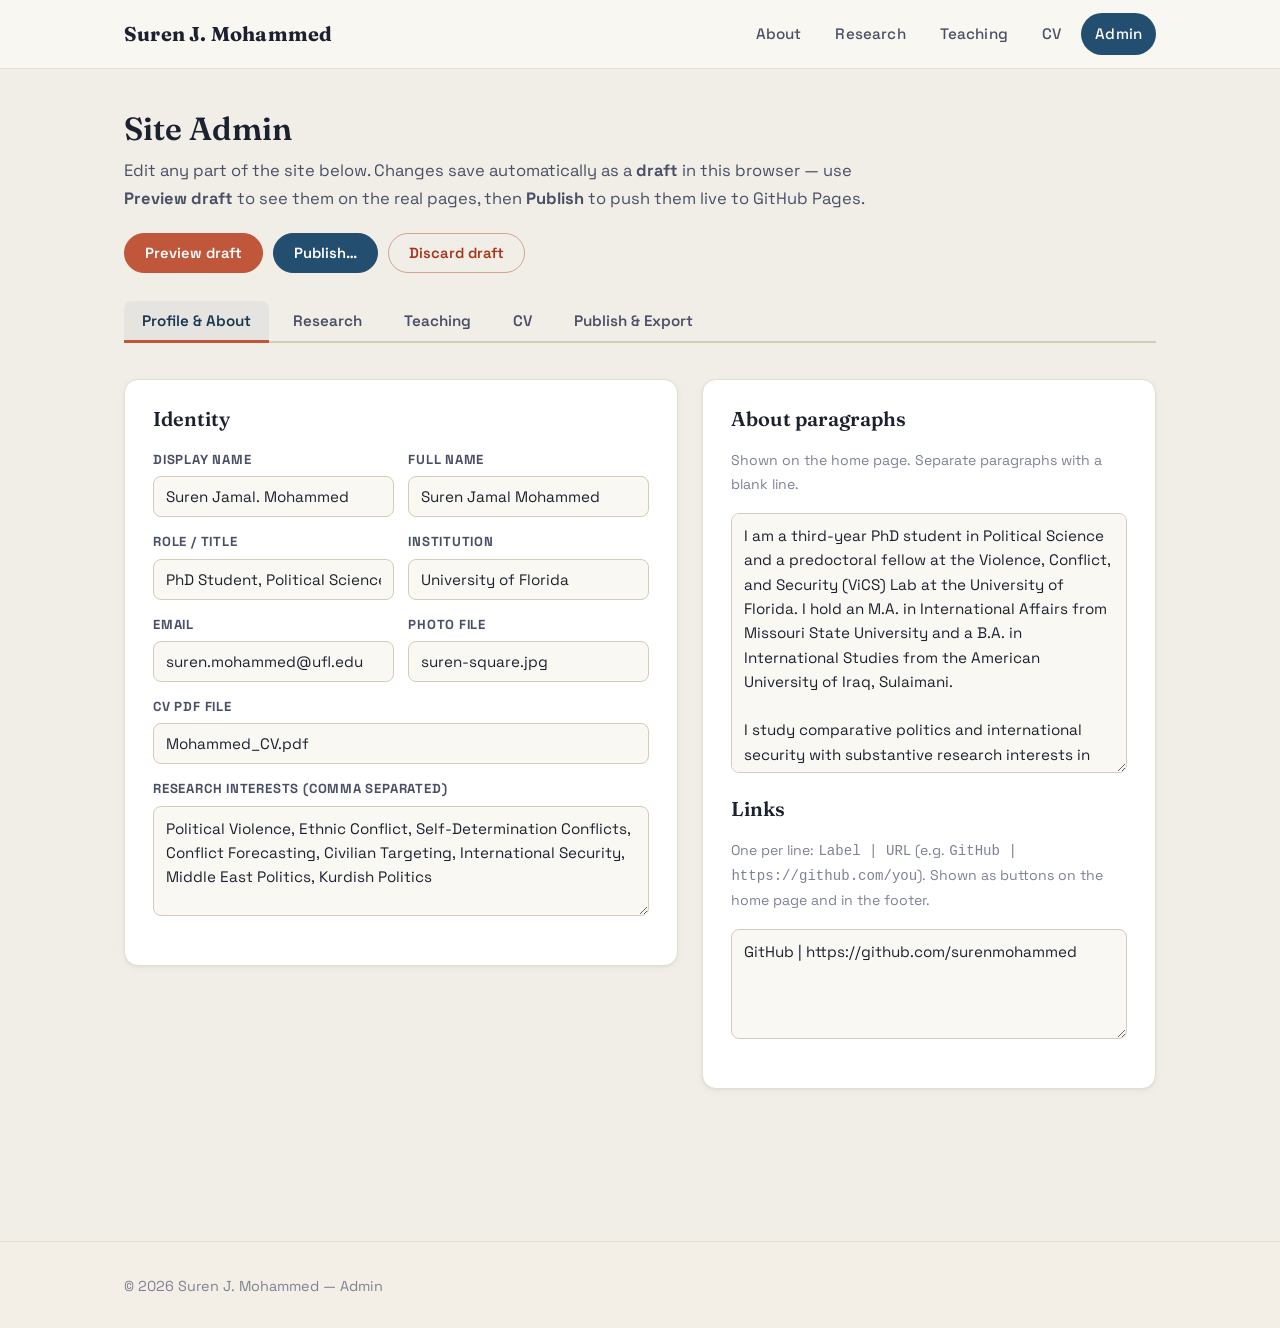
==== commit 90604147: "Add whole-page hide for Research & Teaching; polish - Page-level visibility toggles for Research and" ====
--- a/admin.html
+++ b/admin.html
@@ -115,7 +115,15 @@
 
             <!-- ============ Research tab ============ -->
             <section class="tab-panel" id="tab-research">
-                <div class="admin-grid">
+                <div class="admin-panel">
+                    <h2>Research page visibility</h2>
+                    <p class="admin-hint">Take the whole Research page offline at once. It's removed from the site navigation and the page shows a short notice. Your sections and items below are kept.</p>
+                    <div class="admin-actions">
+                        <button class="admin-button" id="toggleResearchHidden">Hide entire Research page</button>
+                        <span id="researchVisibilityState" class="admin-status" role="status"></span>
+                    </div>
+                </div>
+                <div class="admin-grid" id="researchEditor">
                     <div class="admin-panel">
                         <h2>Sections &amp; items</h2>
                         <p class="admin-hint">Rename sections inline, use ↑ ↓ to reorder, and click <strong>Visible / Hidden</strong> to keep a section or paper off the live site without deleting it.</p>
@@ -176,16 +184,26 @@
             <!-- ============ Teaching tab ============ -->
             <section class="tab-panel" id="tab-teaching">
                 <div class="admin-panel">
-                    <h2>Intro paragraph</h2>
-                    <div class="field">
-                        <textarea id="teachingIntro" data-path="teaching.intro"></textarea>
-                    </div>
-                </div>
-                <div class="admin-panel">
-                    <h2>Positions / courses</h2>
-                    <p class="admin-hint">Each entry becomes a card on the Teaching page. “Courses” are shown as tags — one per line.</p>
-                    <div id="teachingList"></div>
-                    <button class="admin-button ghost" id="addTeaching">+ Add entry</button>
+                    <h2>Teaching page visibility</h2>
+                    <p class="admin-hint">Take the whole Teaching page offline at once. It's removed from the site navigation and the page shows a short notice. Your entries below are kept.</p>
+                    <div class="admin-actions">
+                        <button class="admin-button" id="toggleTeachingHidden">Hide entire Teaching page</button>
+                        <span id="teachingVisibilityState" class="admin-status" role="status"></span>
+                    </div>
+                </div>
+                <div id="teachingEditor">
+                    <div class="admin-panel">
+                        <h2>Intro paragraph</h2>
+                        <div class="field">
+                            <textarea id="teachingIntro" data-path="teaching.intro"></textarea>
+                        </div>
+                    </div>
+                    <div class="admin-panel">
+                        <h2>Positions / courses</h2>
+                        <p class="admin-hint">Each entry becomes a card on the Teaching page. Use ↑ ↓ to reorder and <strong>Visible / Hidden</strong> to keep an entry off the live page. “Courses” are shown as tags — one per line.</p>
+                        <div id="teachingList"></div>
+                        <button class="admin-button ghost" id="addTeaching">+ Add entry</button>
+                    </div>
                 </div>
             </section>
 
--- a/style.css
+++ b/style.css
@@ -1110,7 +1110,9 @@
 .section-card.is-hidden > .section-header .section-title-input,
 .entry-card.is-hidden,
 .item-card.is-hidden,
-.admin-panel.is-hidden {
+.admin-panel.is-hidden,
+.admin-grid.is-hidden,
+#teachingEditor.is-hidden {
     opacity: 0.55;
 }
 
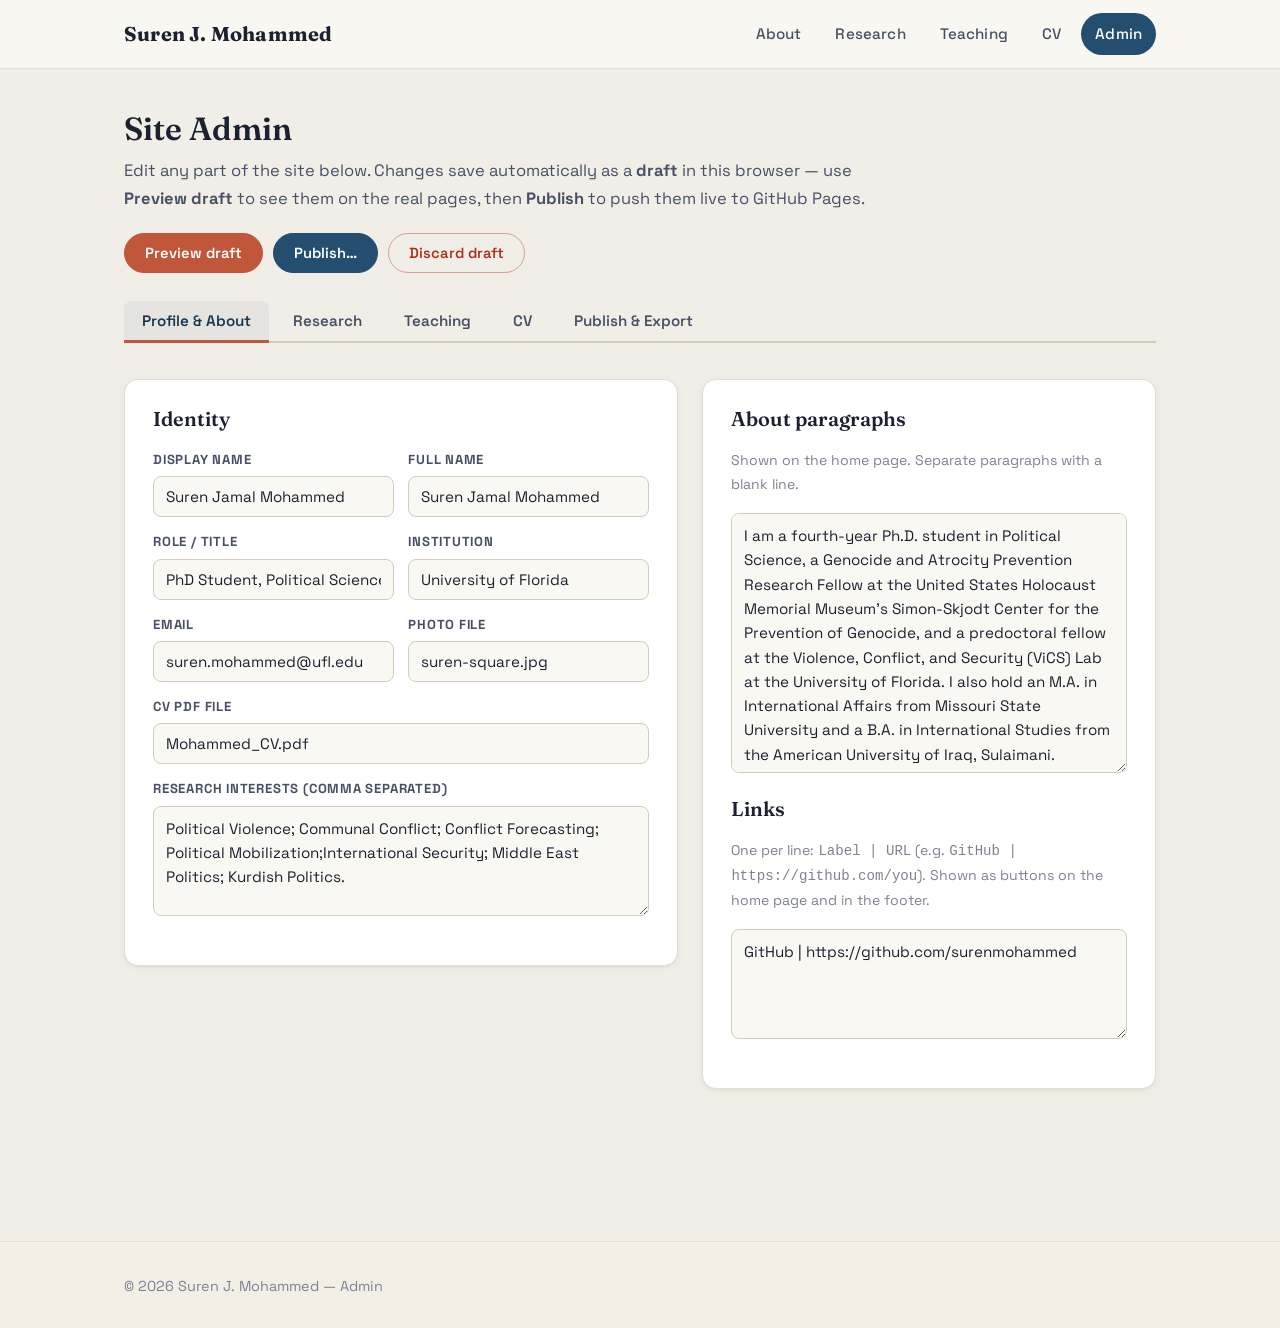
==== commit ef8dbe4f: "Improve website publishing checks and draft handling" ====
--- a/admin.html
+++ b/admin.html
@@ -230,7 +230,7 @@
                 <div class="admin-grid">
                     <div class="admin-panel">
                         <h2>Publish to GitHub Pages</h2>
-                        <p class="admin-hint">Commits <code>site-data.js</code> straight to your repository — the live site updates a minute later. You need a GitHub <strong>fine-grained personal access token</strong> with <em>Contents: read &amp; write</em> permission for this repository (<a href="https://github.com/settings/personal-access-tokens/new" target="_blank" rel="noopener">create one here</a>).</p>
+                        <p class="admin-hint">Saves your content to GitHub, then GitHub Pages updates the live site. First, <a href="https://github.com/settings/personal-access-tokens/new" target="_blank" rel="noopener">create a fine-grained personal access token</a>: choose <strong>Only select repositories → surenmohammed.github.io</strong>, then <strong>Contents → Read and write</strong>. Paste it below. Replace it here when it expires.</p>
                         <div class="field-row">
                             <div class="field">
                                 <label for="ghOwner">Owner</label>
@@ -248,7 +248,7 @@
                             </div>
                             <div class="field">
                                 <label for="ghToken">Access token</label>
-                                <input type="password" id="ghToken" placeholder="github_pat_…">
+                                <input type="password" id="ghToken" placeholder="github_pat_…" autocomplete="off" spellcheck="false">
                             </div>
                         </div>
                         <div class="checkbox-row" style="margin-bottom: 14px;">
@@ -256,9 +256,11 @@
                             <label for="ghRemember">Remember token in this browser</label>
                         </div>
                         <div class="admin-actions">
+                            <button class="admin-button" id="checkConnectionButton">Check connection</button>
                             <button class="admin-button highlight" id="publishButton">Publish to live site</button>
                             <span id="publishStatus" class="admin-status" role="status"></span>
                         </div>
+                        <p class="admin-hint">Check connection tests access without changing your site. Publishing confirms write permission. If you cannot use a token, download <code>site-data.js</code> below and <a href="https://github.com/surenmohammed/surenmohammed.github.io/upload/main" target="_blank" rel="noopener">upload it to GitHub</a>, then commit the change.</p>
                     </div>
                     <div class="admin-panel">
                         <h2>Manual export / backup</h2>
